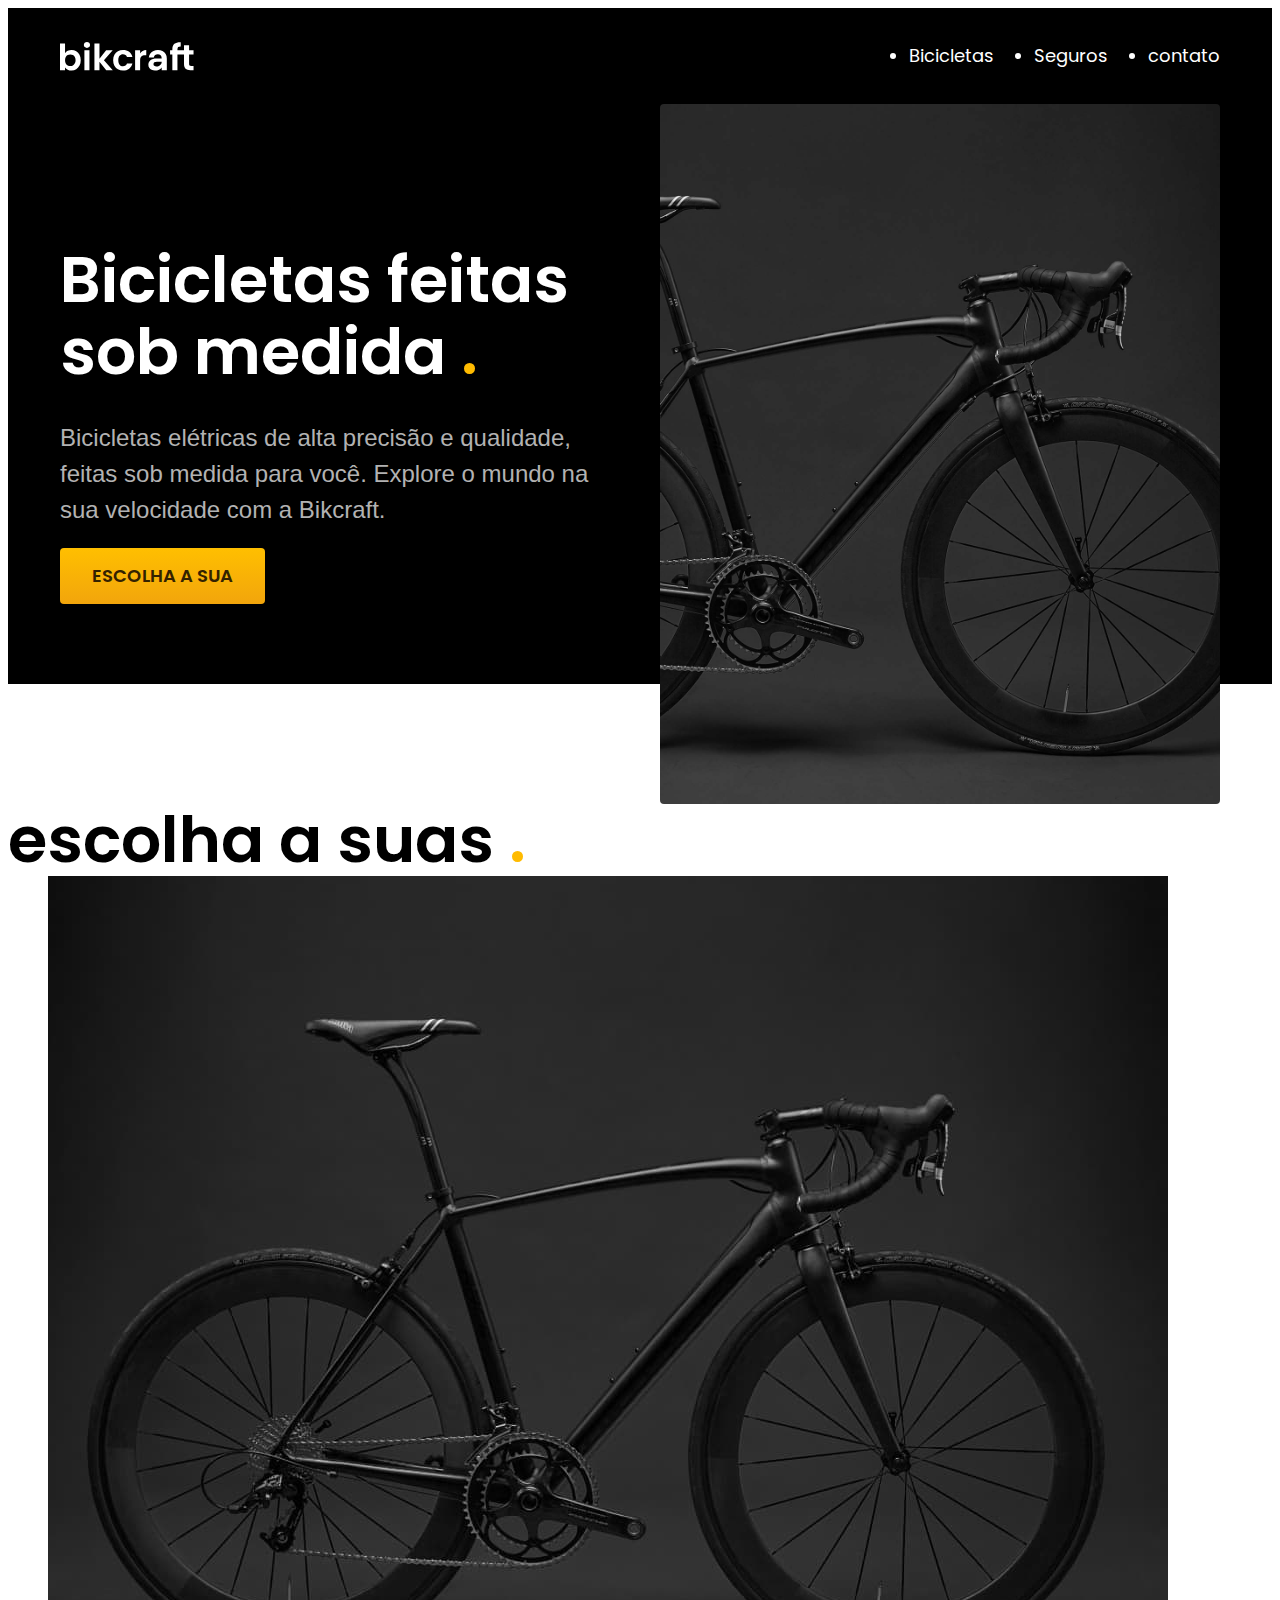
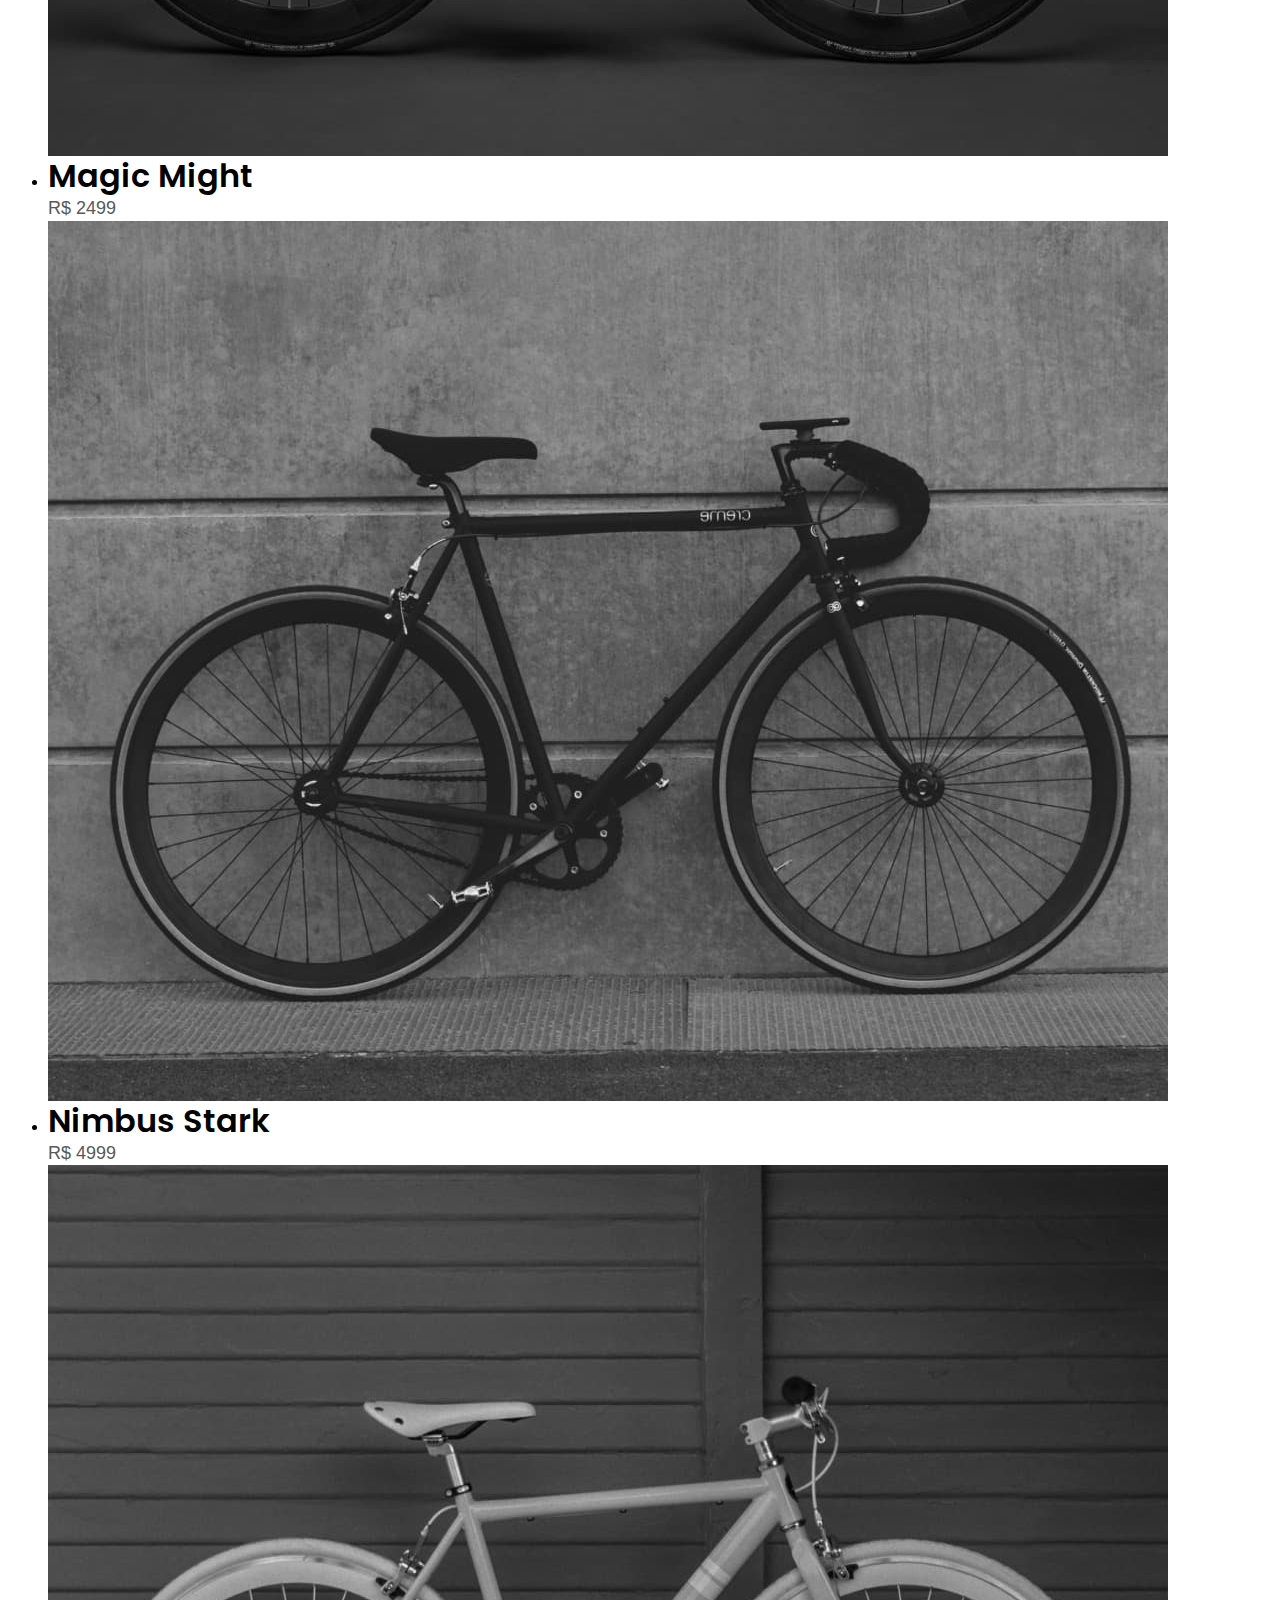
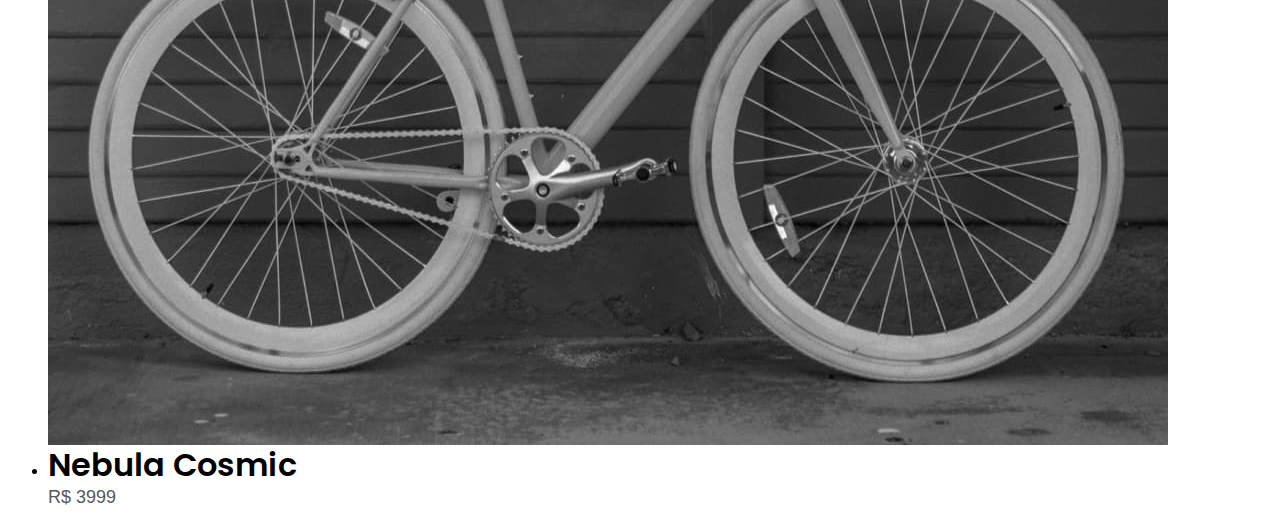
==== index.html @ 3b8ba0b4 "ediçao bicicletas" ====
<!DOCTYPE html>
<html lang="pt-br">

<head>
  <meta charset="UTF-8">
  <meta name="viewport" content="width=device-width, initial-scale=1.0">
  <title>Bikcraft - Bicicletas Elétricas</title>
  <meta name="description" content="Bicicletas elétricas de alta precisão e qualidade, 
  feitas sob medida para você. Explore o mundo na sua velocidade com a Bikcraft.">

  <link rel="stylesheet" href="./css/style.css">

  <link rel="preconnect" href="https://fonts.googleapis.com">
  <link rel="preconnect" href="https://fonts.gstatic.com" crossorigin>
  <link href="https://fonts.googleapis.com/css2?family=Poppins:wght@400;600&
  family=Roboto:wght@400;500&display=swap" rel="stylesheet">
</head>

<body>
  <header class="header-bg">
    <div class="header">
      <a href="./">
        <img src="./img/bikcraft.svg" alt="Bikcraft">
      </a>

      <nav aria-label="primaria"></nav>
      <ul class="header-menu font-1-m cor-0">
        <li><a href="./bicicletas.html">Bicicletas</a></li>
        <li><a href="./seguros.html">Seguros</a></li>
        <li><a href="./contato.html">contato</a></li>
      </ul>
    </div>
  </header>
  <main class="introducao-bg">
    <div class="introducao">
      <div class="introducao-conteudo">
        <h1 class="font-1-xxl cor-0">Bicicletas feitas sob medida <span class="cor-p1">.</span></h1>
        <p class="font-2-l cor-5">Bicicletas elétricas de alta precisão e qualidade,
          feitas sob medida para você. Explore o mundo na sua velocidade com a Bikcraft.</p>
        <a class="botao" href="./bicicletas.html">Escolha a sua</a>
      </div>
      <div>
        <img src="./img/fotos/introducao.jpg" alt="Bicicleta elétrica preta">
      </div>
    </div>
  </main>

  <article class="biciletas-lista">
    <h2 class="font-1-xxl">escolha a suas <span class="cor-p1">.</span></h2>
    <ul>
      <li>
        <a href="./bicicletas/magic.html">
          <img src="./img/bicicleta/nimbus1.jpg" alt="bicicleta preta">
          <h3 class="font-1-xl">Magic Might</h3>
          <span class="font-2-m cor-8">R$ 2499</span>
        </a>
      </li>
      <li>
        <a href="./bicicletas/nimbus.html">
          <img src="./img/bicicleta/nimbus2.jpg" alt="bicicleta preta">
          <h3 class="font-1-xl">Nimbus Stark</h3>
          <span class="font-2-m cor-8">R$ 4999</span>
        </a>
      </li>
      <li>
        <a href="./bicicletas/nebula.html">
          <img src="./img/bicicleta/nimbus3.jpg" alt="bicicleta preta">
          <h3 class="font-1-xl">Nebula Cosmic</h3>
          <span class="font-2-m cor-8">R$ 3999</span>
        </a>
      </li>
    </ul>
  </article>
</body>

</html>
---- css/style.css ----
@import "./global/global.css";
@import "./utilidades/tipografia.css";
@import "./utilidades/cores.css";

@import "./global/header.css";

/*Utilidades*/
@import "./utilidades/componetes.css";

/*Home*/
@import "./home/introducao.css";

/*Bicicletas*/
@import "./bicicletas/bicicletas-lista.css";
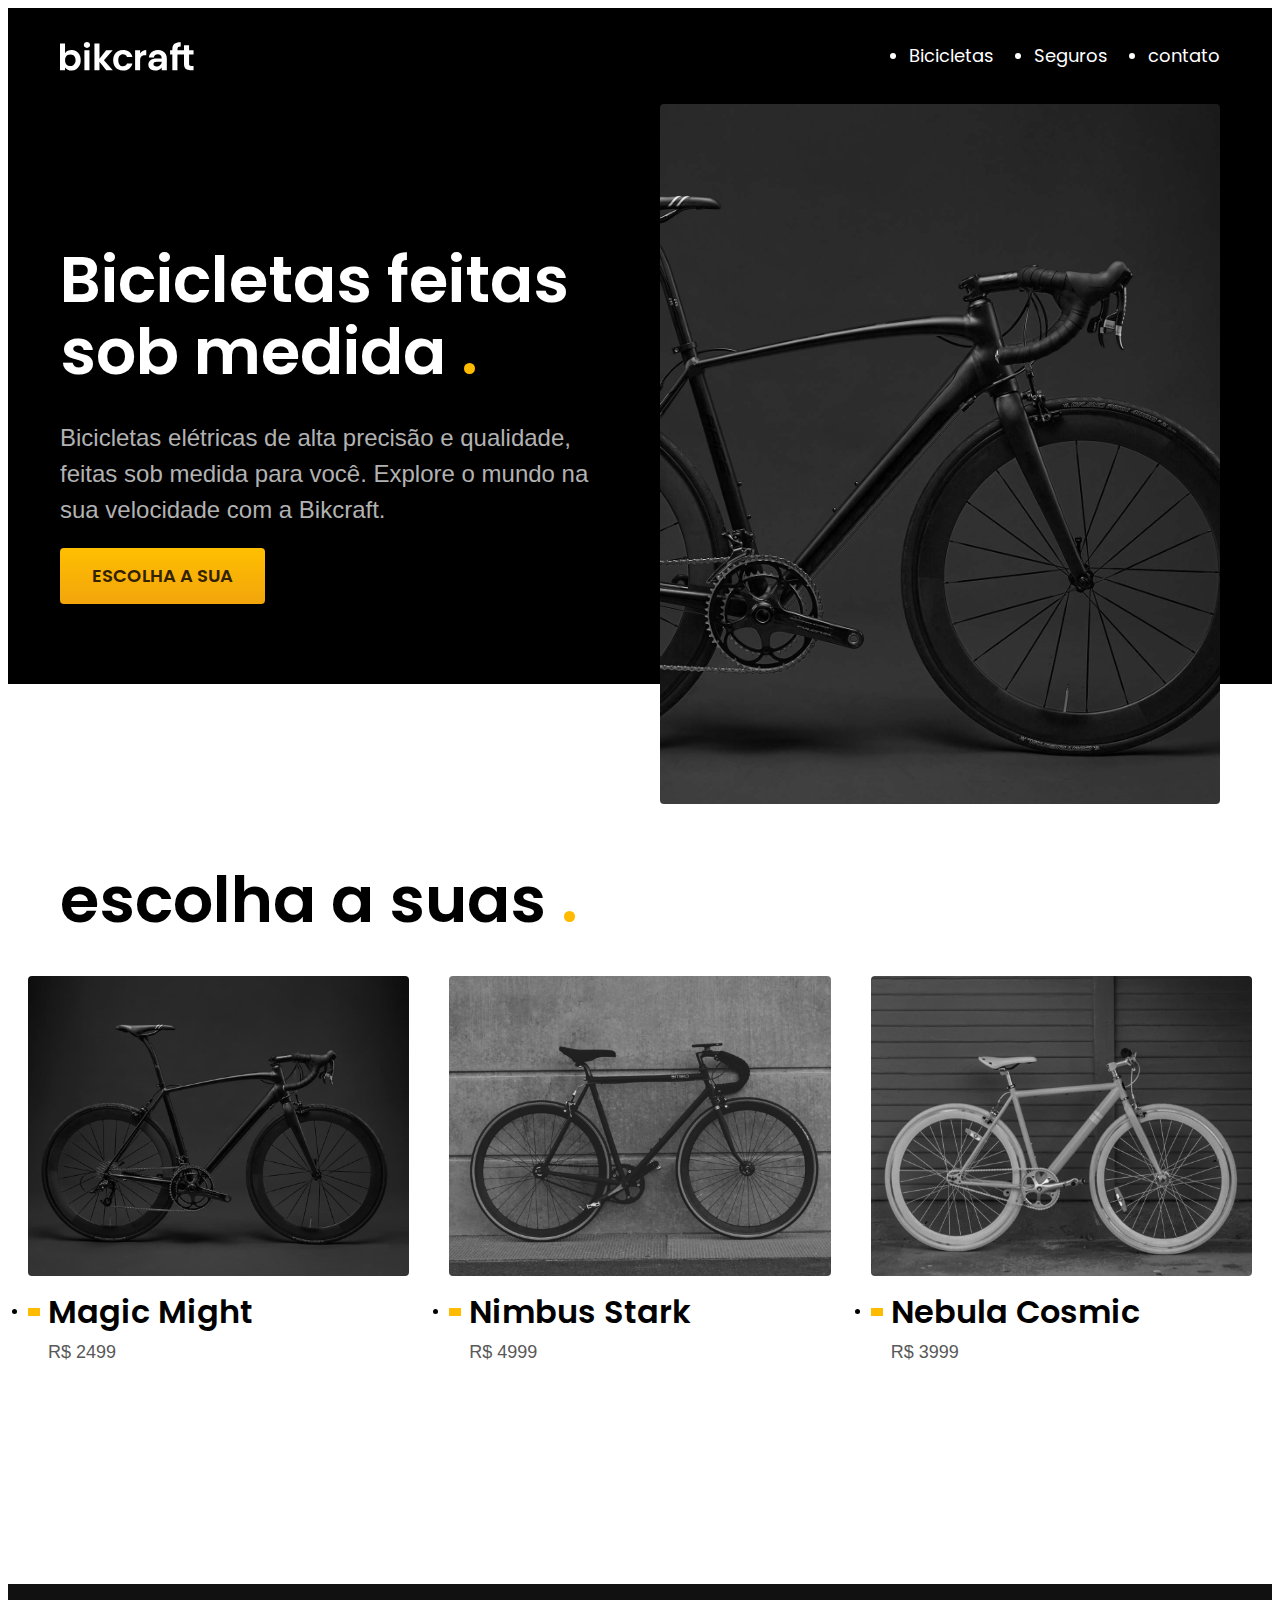
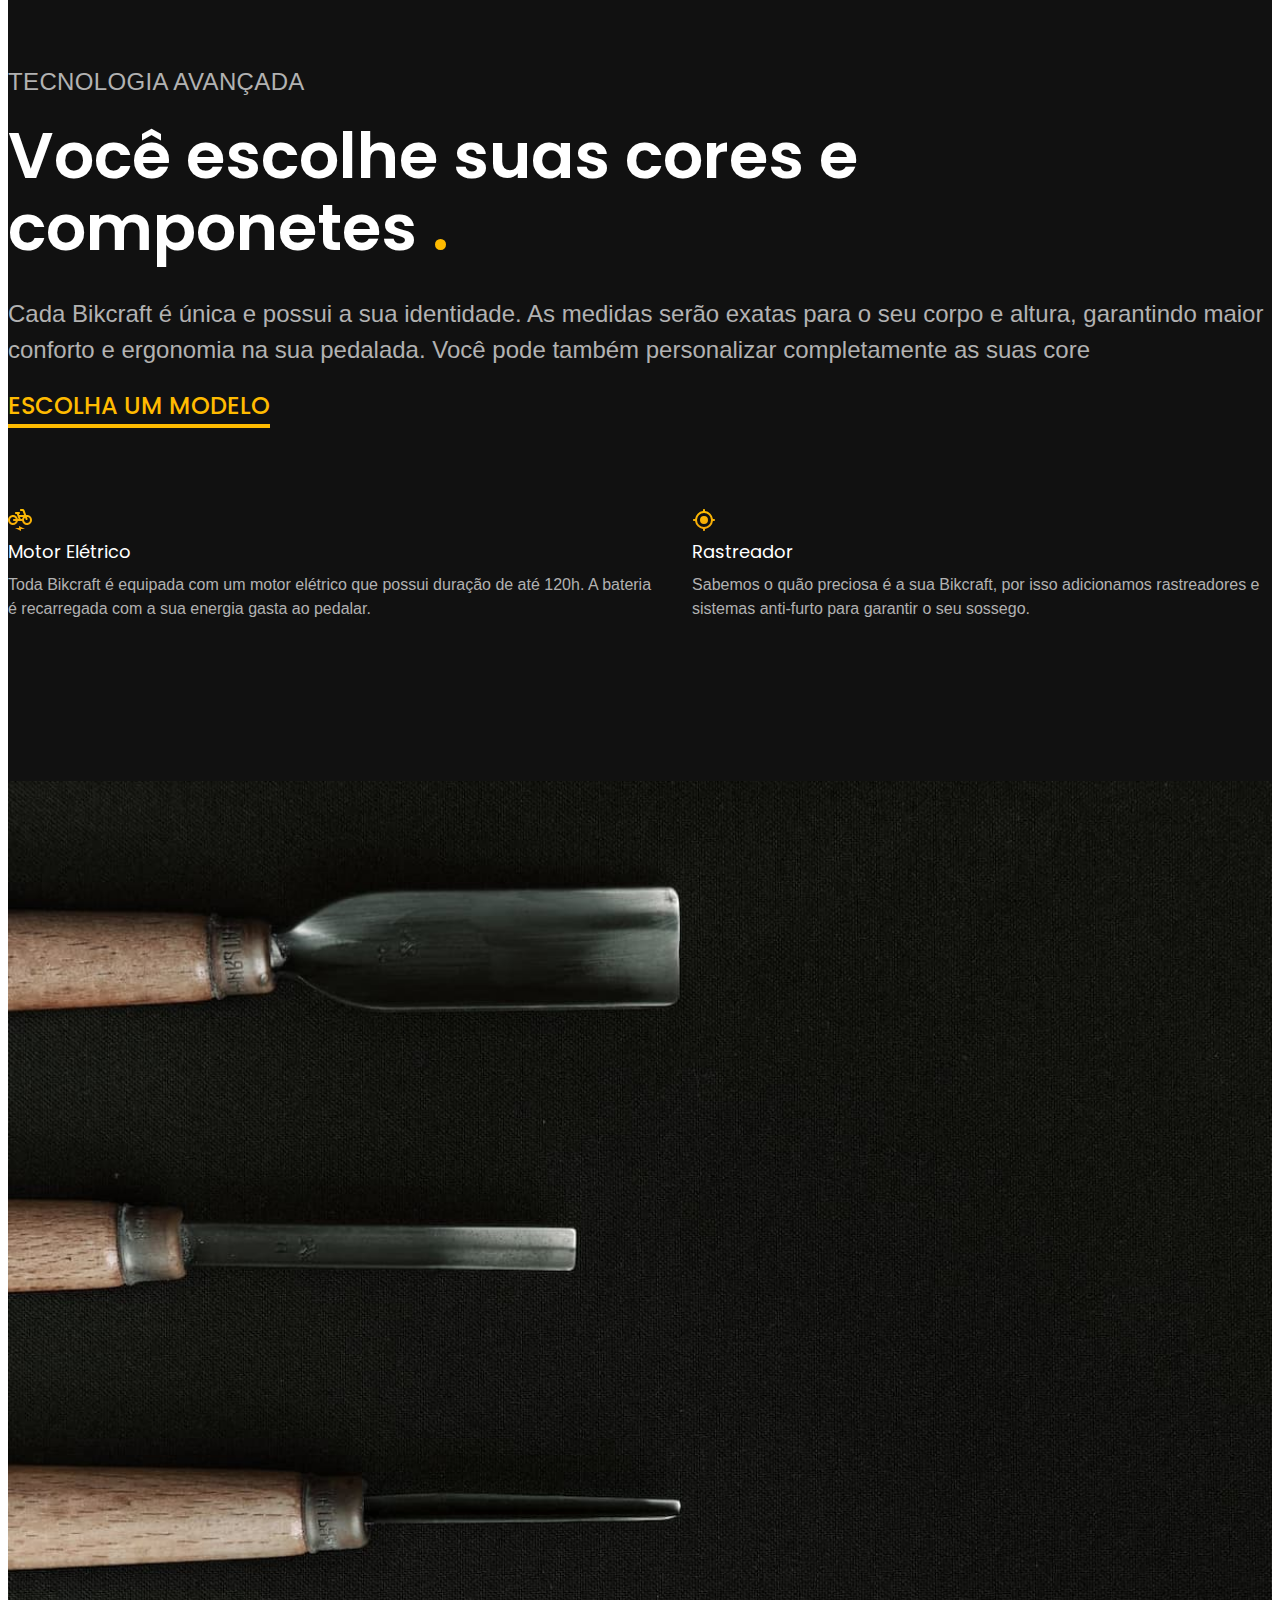
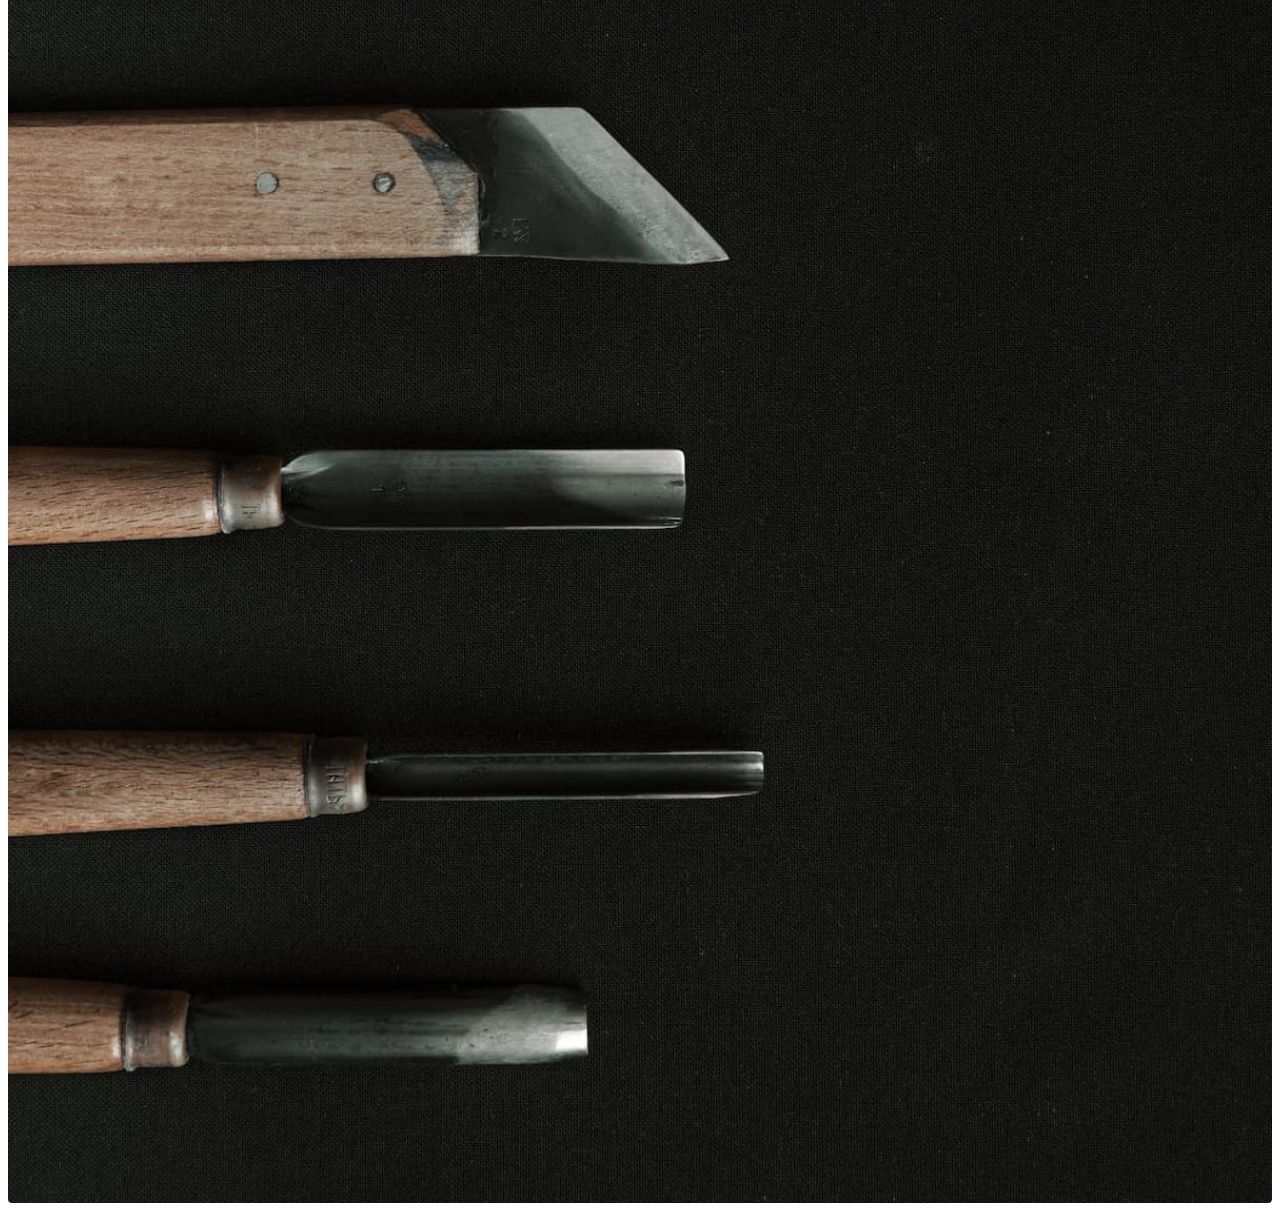
==== commit 7d0d6a4a: "tecnologia" ====
--- a/index.html
+++ b/index.html
@@ -18,7 +18,7 @@
 
 <body>
   <header class="header-bg">
-    <div class="header">
+    <div class="header container">
       <a href="./">
         <img src="./img/bikcraft.svg" alt="Bikcraft">
       </a>
@@ -32,7 +32,7 @@
     </div>
   </header>
   <main class="introducao-bg">
-    <div class="introducao">
+    <div class="introducao container">
       <div class="introducao-conteudo">
         <h1 class="font-1-xxl cor-0">Bicicletas feitas sob medida <span class="cor-p1">.</span></h1>
         <p class="font-2-l cor-5">Bicicletas elétricas de alta precisão e qualidade,
@@ -45,8 +45,8 @@
     </div>
   </main>
 
-  <article class="biciletas-lista">
-    <h2 class="font-1-xxl">escolha a suas <span class="cor-p1">.</span></h2>
+  <article class="bicicletas-lista">
+    <h2 class=" container font-1-xxl">escolha a suas <span class="cor-p1">.</span></h2>
     <ul>
       <li>
         <a href="./bicicletas/magic.html">
@@ -71,6 +71,37 @@
       </li>
     </ul>
   </article>
+
+  <article class="tecnologia-bg">
+    <div class="tecnologia-container">
+      <div class="tecnologia-conteudo">
+        <span class="font-2-l-b cor-5">Tecnologia Avançada</span>
+        <h2 class="font-1-xxl cor-0">Você escolhe suas cores
+          e componetes <span class="cor-p1">.</span></h2>
+        <p class="font-2-l cor-5">Cada Bikcraft é única e possui a sua identidade. As medidas serão exatas para o
+          seu corpo e altura, garantindo maior conforto e ergonomia na sua pedalada. Você
+          pode também personalizar completamente as suas core</p>
+        <a class=" link" href="./bicicletas.html">Escolha um modelo</a>
+        <div class="tecnologia-vantagens">
+          <div>
+            <img src="./img/icones/eletrica.svg" alt="">
+            <h3 class="font-1-m cor-0">Motor Elétrico</h3>
+            <p class="font-2-s cor-5">Toda Bikcraft é equipada com um motor elétrico que possui duração de até 120h.
+              A bateria é recarregada com a sua energia gasta ao pedalar.</p>
+          </div>
+          <div>
+            <img src="./img/icones/rastreador.svg" alt="">
+            <h3 class="font-1-m cor-0">Rastreador</h3>
+            <p class="font-2-s cor-5">Sabemos o quão preciosa é a sua Bikcraft, por isso adicionamos rastreadores
+              e sistemas anti-furto para garantir o seu sossego.</p>
+          </div>
+        </div>
+      </div>
+      <div class="tecnologia-imagem">
+        <img src="./img/fotos/tecnologia.jpg" alt="">
+      </div>
+    </div>
+  </article>
 </body>
 
 </html>--- a/css/style.css
+++ b/css/style.css
@@ -9,6 +9,7 @@
 
 /*Home*/
 @import "./home/introducao.css";
+@import "./home/tecnologia.css";
 
 /*Bicicletas*/
 @import "./bicicletas/bicicletas-lista.css";
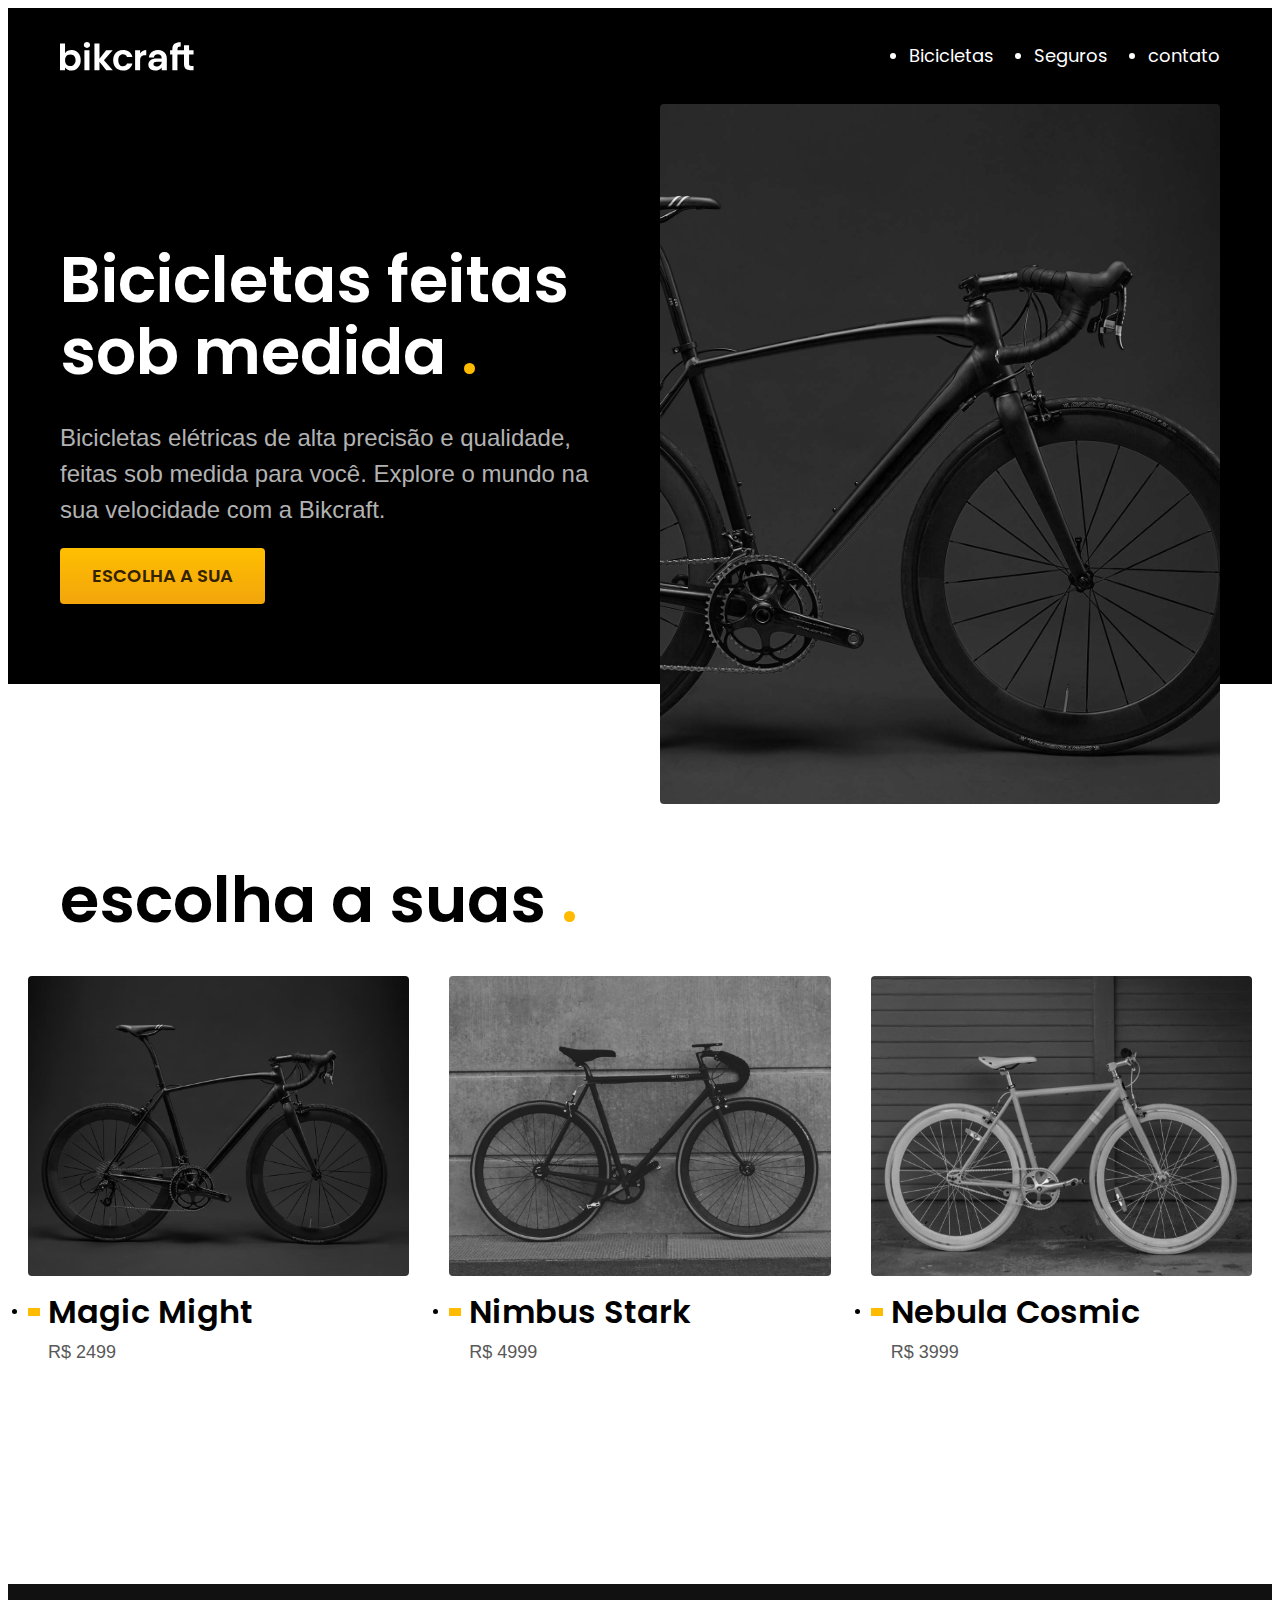
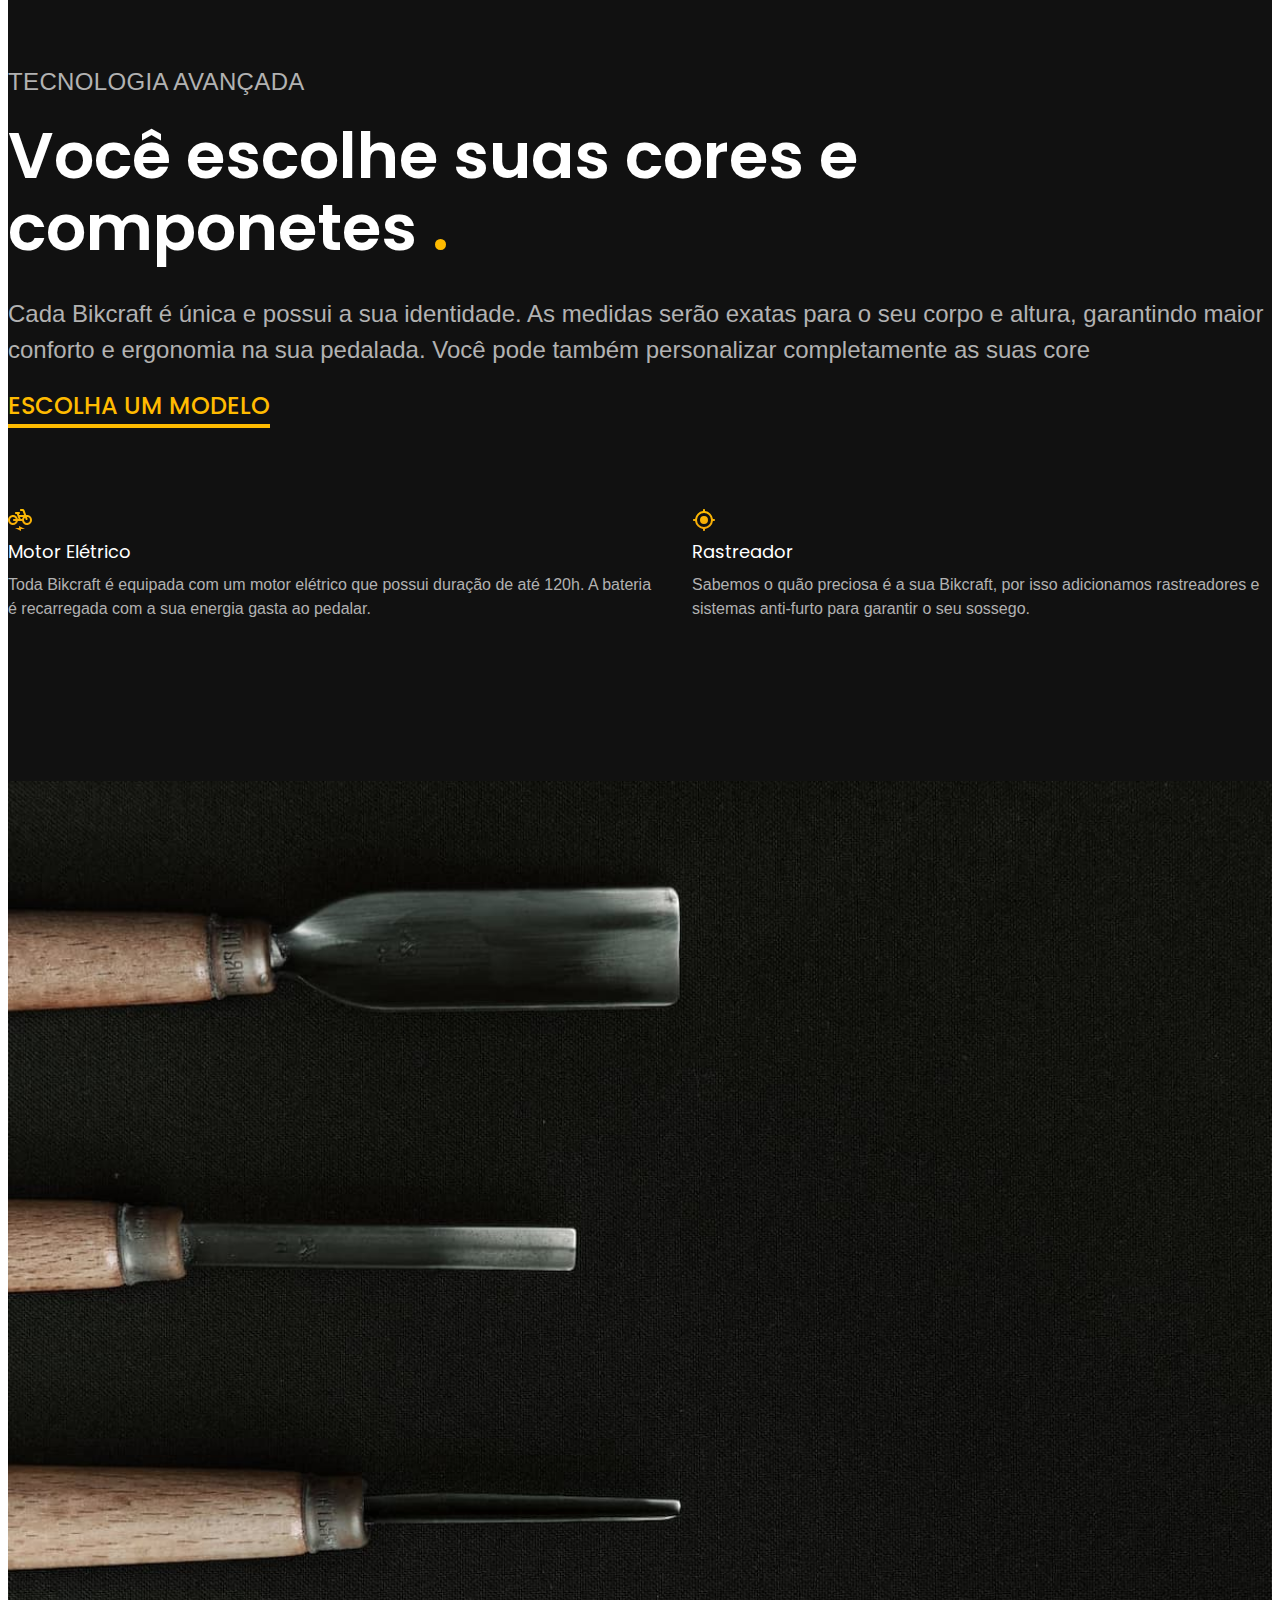
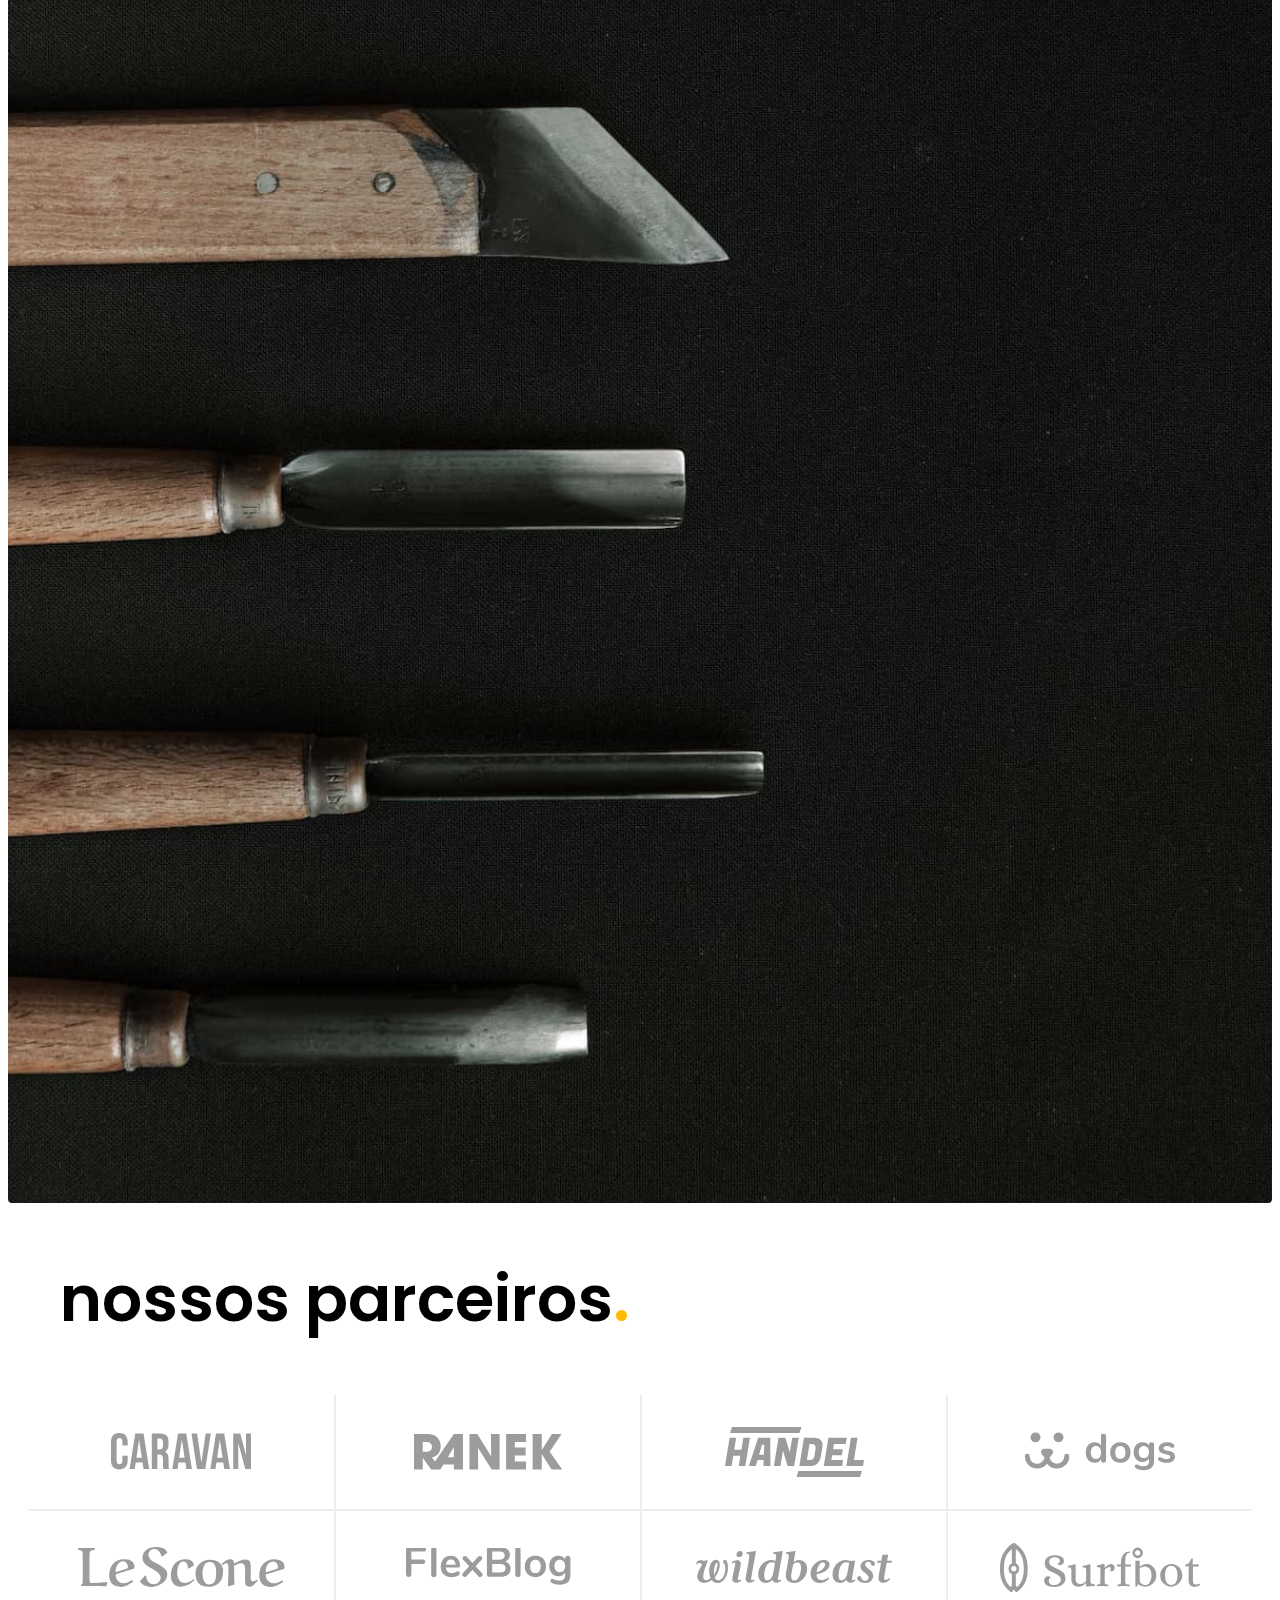
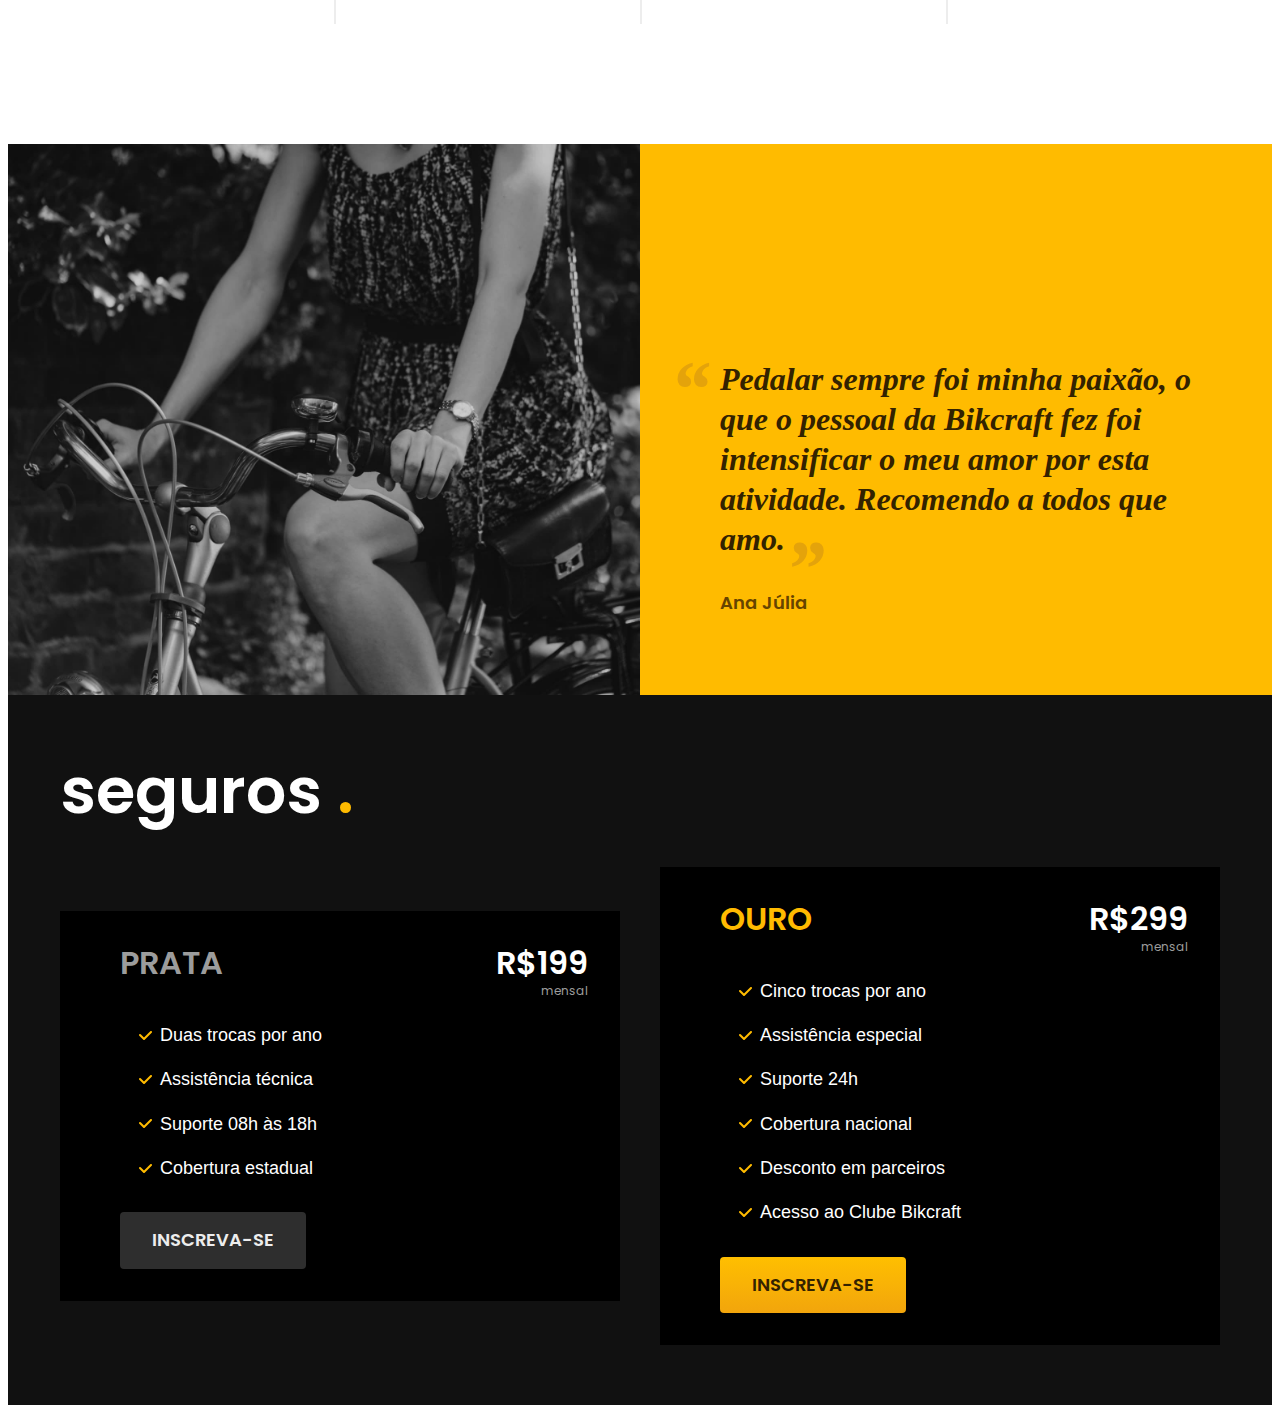
==== commit c4b3bc9d: "seguros" ====
--- a/index.html
+++ b/index.html
@@ -102,6 +102,66 @@
       </div>
     </div>
   </article>
+
+  <section class="parceiros" aria-label="Nossos Parceiros">
+    <h2 class=" container font-1-xxl">nossos parceiros<span class="cor-p1">.</span></h2>
+
+    <ul>
+      <li><img src="./img/parceiros/caravan.svg" alt="caravan"></li>
+      <li><img src="./img/parceiros/ranek.svg" alt="ranek"></li>
+      <li><img src="./img/parceiros/handel.svg" alt="handel"></li>
+      <li><img src="./img/parceiros/dogs.svg" alt="dogs"></li>
+      <li><img src="./img/parceiros/lescone.svg" alt="lescone"></li>
+      <li><img src="./img/parceiros/flexblog.svg" alt="flexblog"></li>
+      <li><img src="./img/parceiros/wildbeast.svg" alt="wildbeast"></li>
+      <li><img src="./img/parceiros/surfbot.svg" alt="surfbot"></li>
+    </ul>
+  </section>
+
+  <section class="depoimento" aria-label="Depoimento">
+    <div>
+      <img src="./img/fotos/depoimento.jpg" alt="Pessoa pedalando uma bicicleta Bikcraft">
+    </div>
+    <div class="depoimento-conteudo">
+      <blockquote class="font-1-xl cor-p5">
+        <p>Pedalar sempre foi minha paixão, o que o pessoal da Bikcraft fez foi intensificar o
+          meu amor por esta atividade. Recomendo a todos que amo.</p>
+      </blockquote>
+      <span class="font-1-m-b cor-p4">Ana Júlia</span>
+    </div>
+  </section>
+
+  <article class="seguros-bg">
+    <div class="seguros container">
+      <h2 class="font-1-xxl cor-0">seguros <span class="cor-p1">.</span></h2>
+      <div class="seguros-item">
+        <h3 class="font-1-xl cor-6">PRATA</h3>
+        <span class="font-1-xl cor-0">R$199 <span class="font-1-xs cor-6">mensal</span></span>
+        <ul class="font-2-m cor-0">
+          <li>Duas trocas por ano</li>
+          <li>Assistência técnica</li>
+          <li>Suporte 08h às 18h</li>
+          <li>Cobertura estadual</li>
+        </ul>
+        <a class="botao secundario" href="./orcamento.html">Inscreva-se</a>
+      </div>
+
+      <div class="seguros-item">
+        <h3 class="font-1-xl cor-p1">OURO</h3>
+        <span class="font-1-xl cor-0">R$299 <span class="font-1-xs cor-6">mensal</span></span>
+        <ul class="font-2-m cor-0">
+          <li>Cinco trocas por ano</li>
+          <li>Assistência especial</li>
+          <li>Suporte 24h</li>
+          <li>Cobertura nacional</li>
+          <li>Desconto em parceiros</li>
+          <li>Acesso ao Clube Bikcraft</li>
+        </ul>
+        <a class="botao" href="./orcamento.html">Inscreva-se</a>
+      </div>
+    </div>
+  </article>
+
 </body>
 
 </html>--- a/css/style.css
+++ b/css/style.css
@@ -10,6 +10,11 @@
 /*Home*/
 @import "./home/introducao.css";
 @import "./home/tecnologia.css";
+@import "./home/parceiros.css";
+@import "./home/depoimento.css";
 
 /*Bicicletas*/
 @import "./bicicletas/bicicletas-lista.css";
+
+/*Seguros*/
+@import "./seguros/seguros.css";
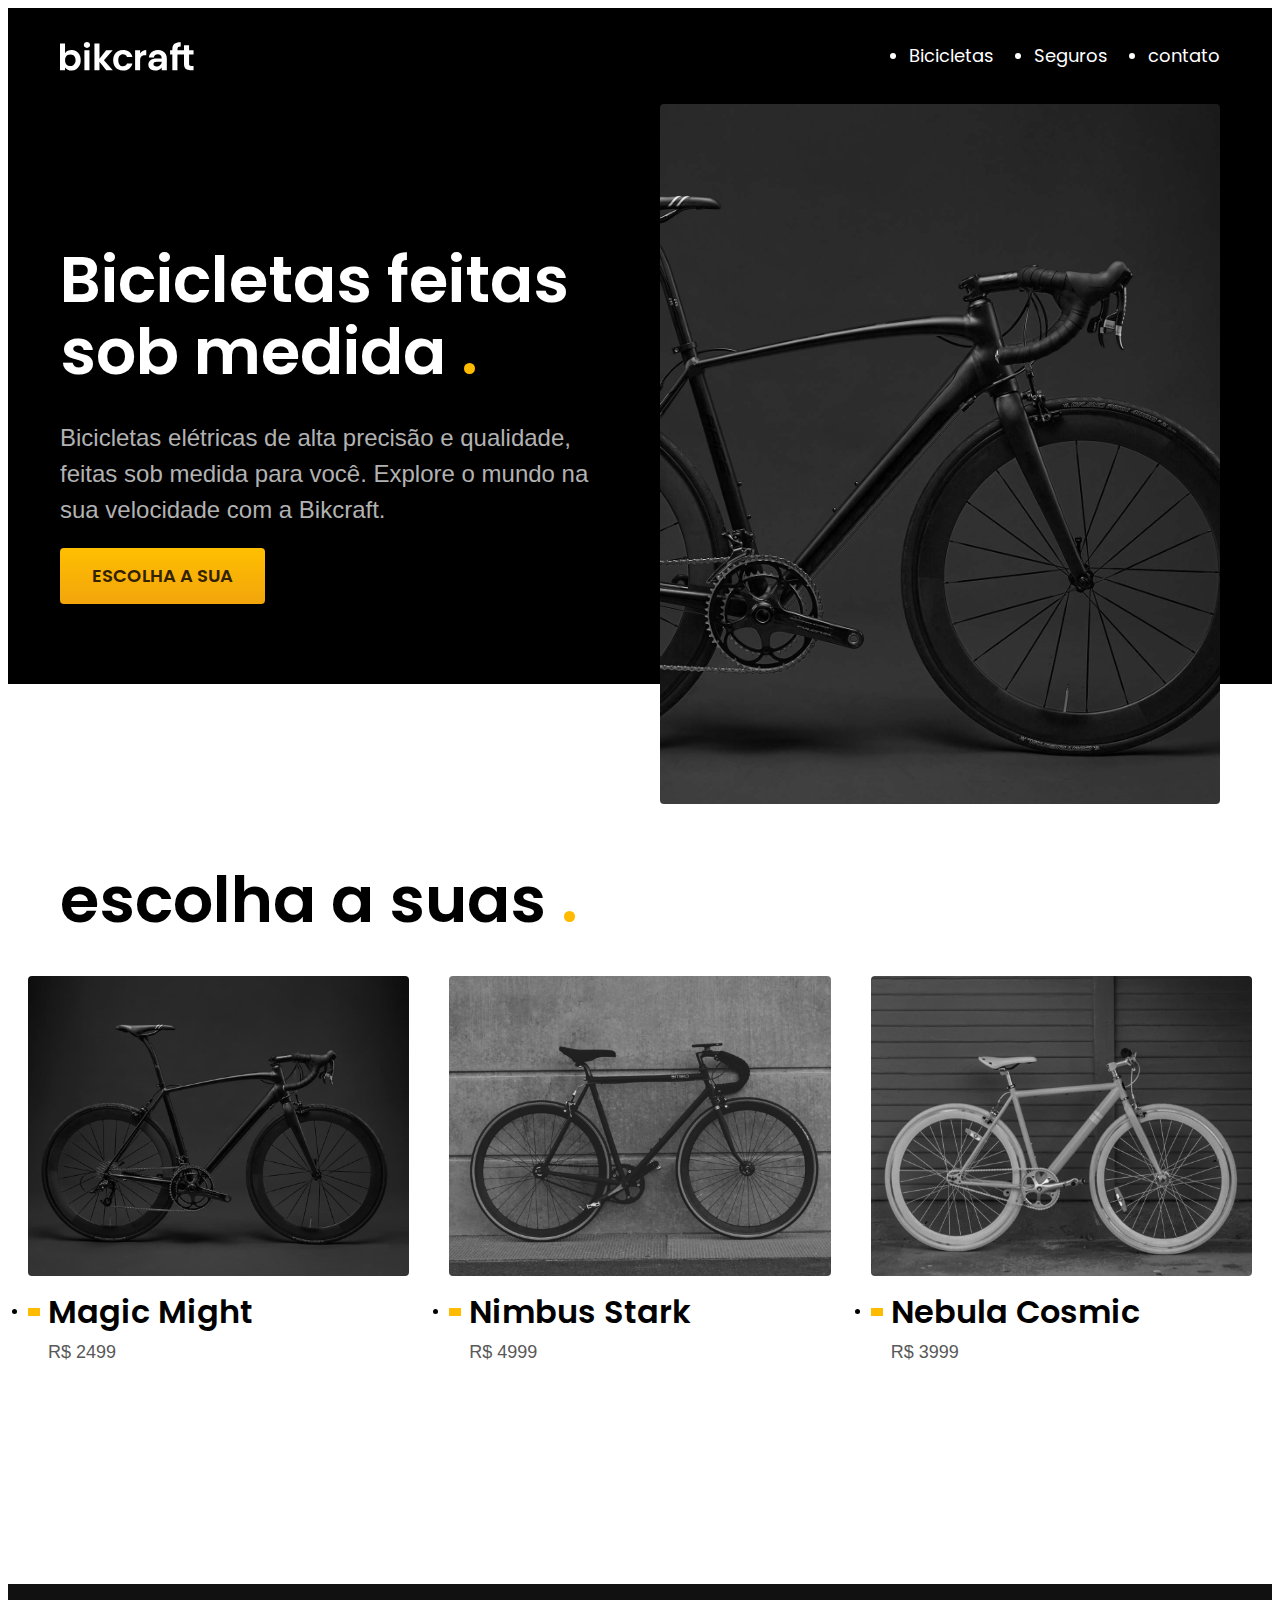
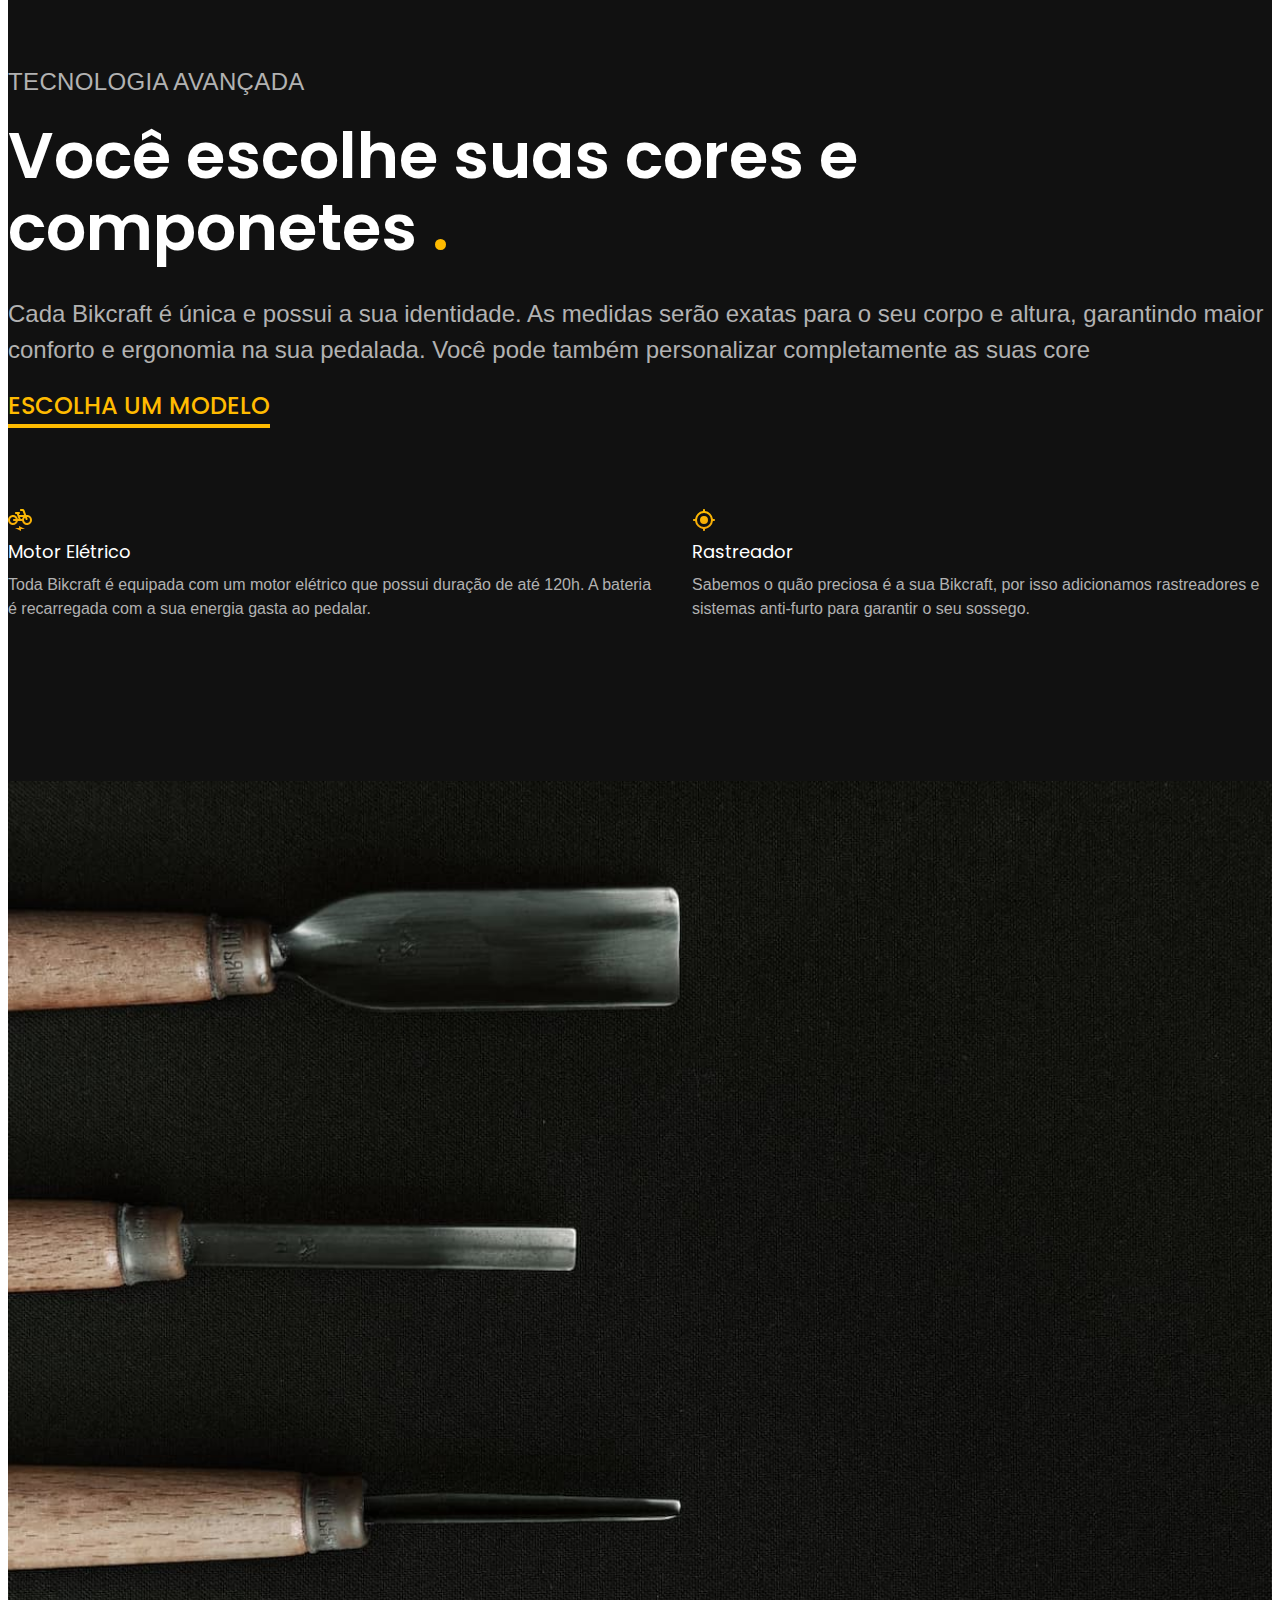
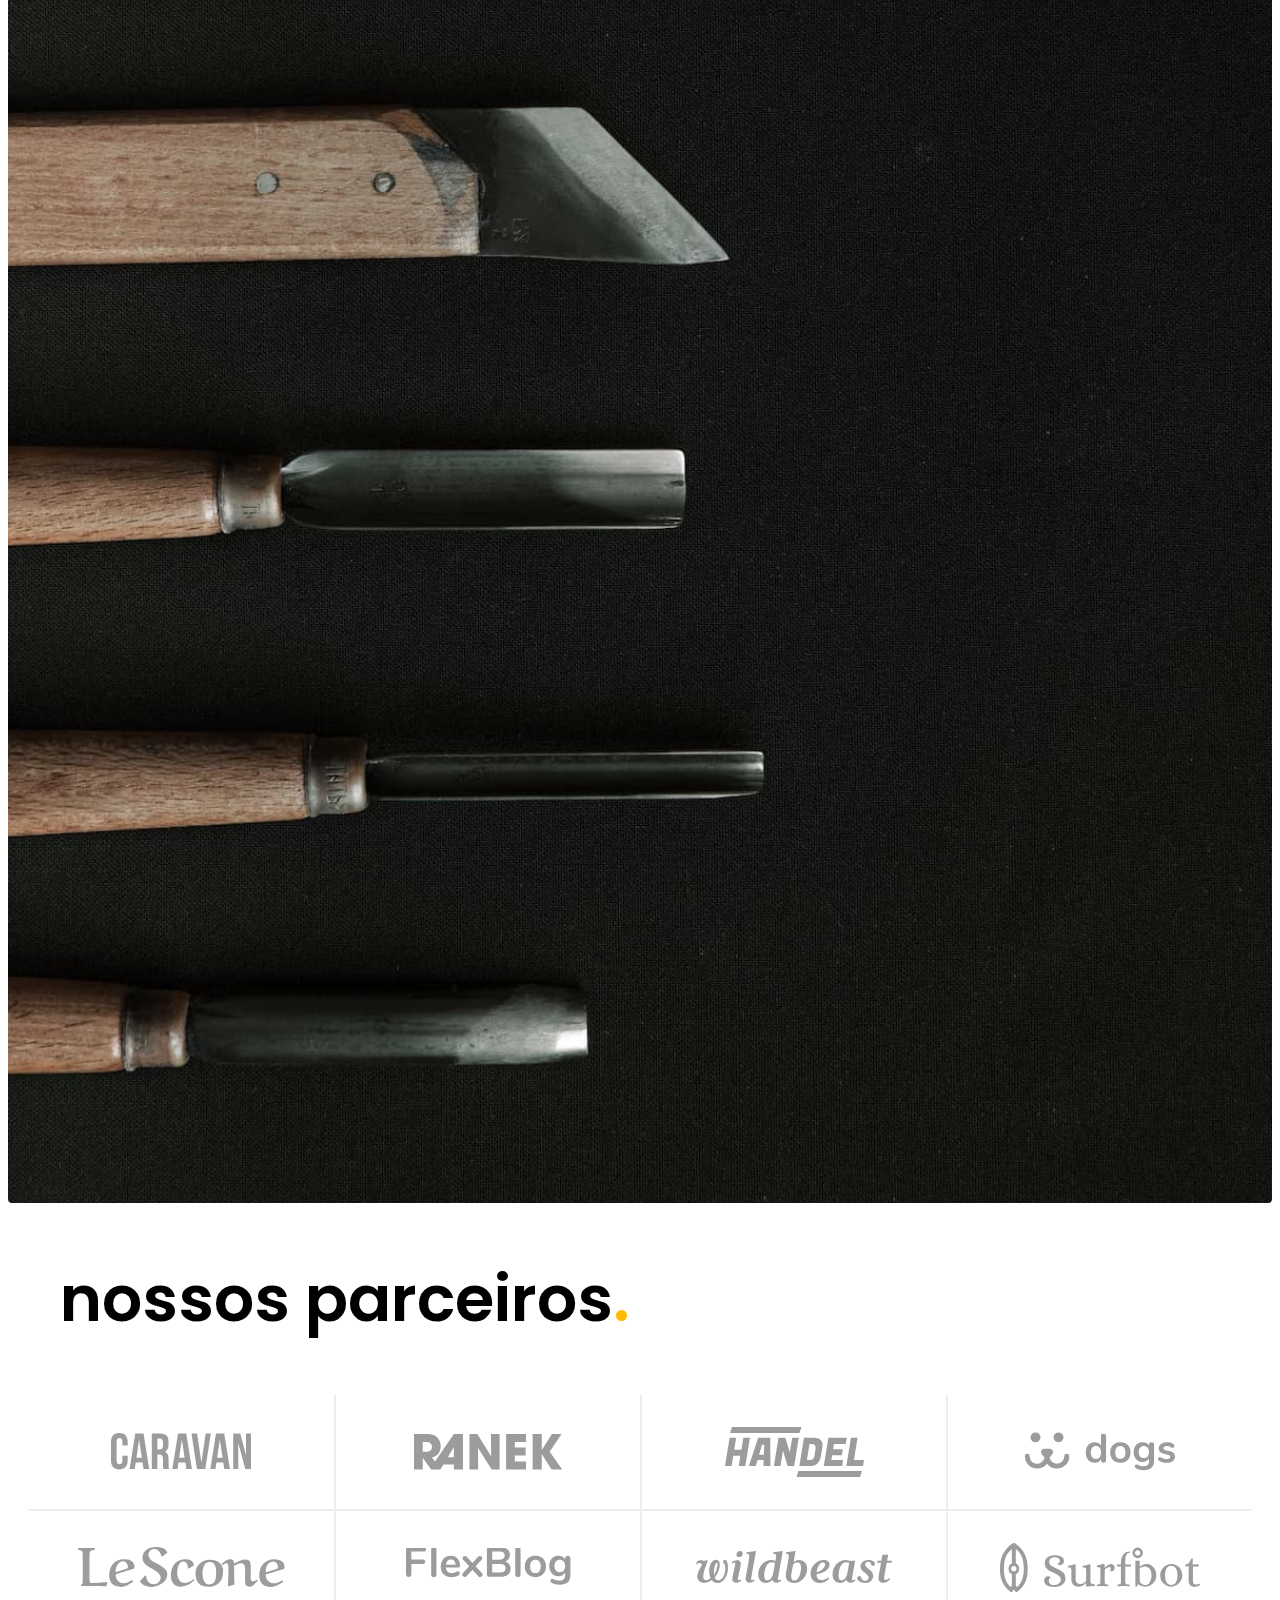
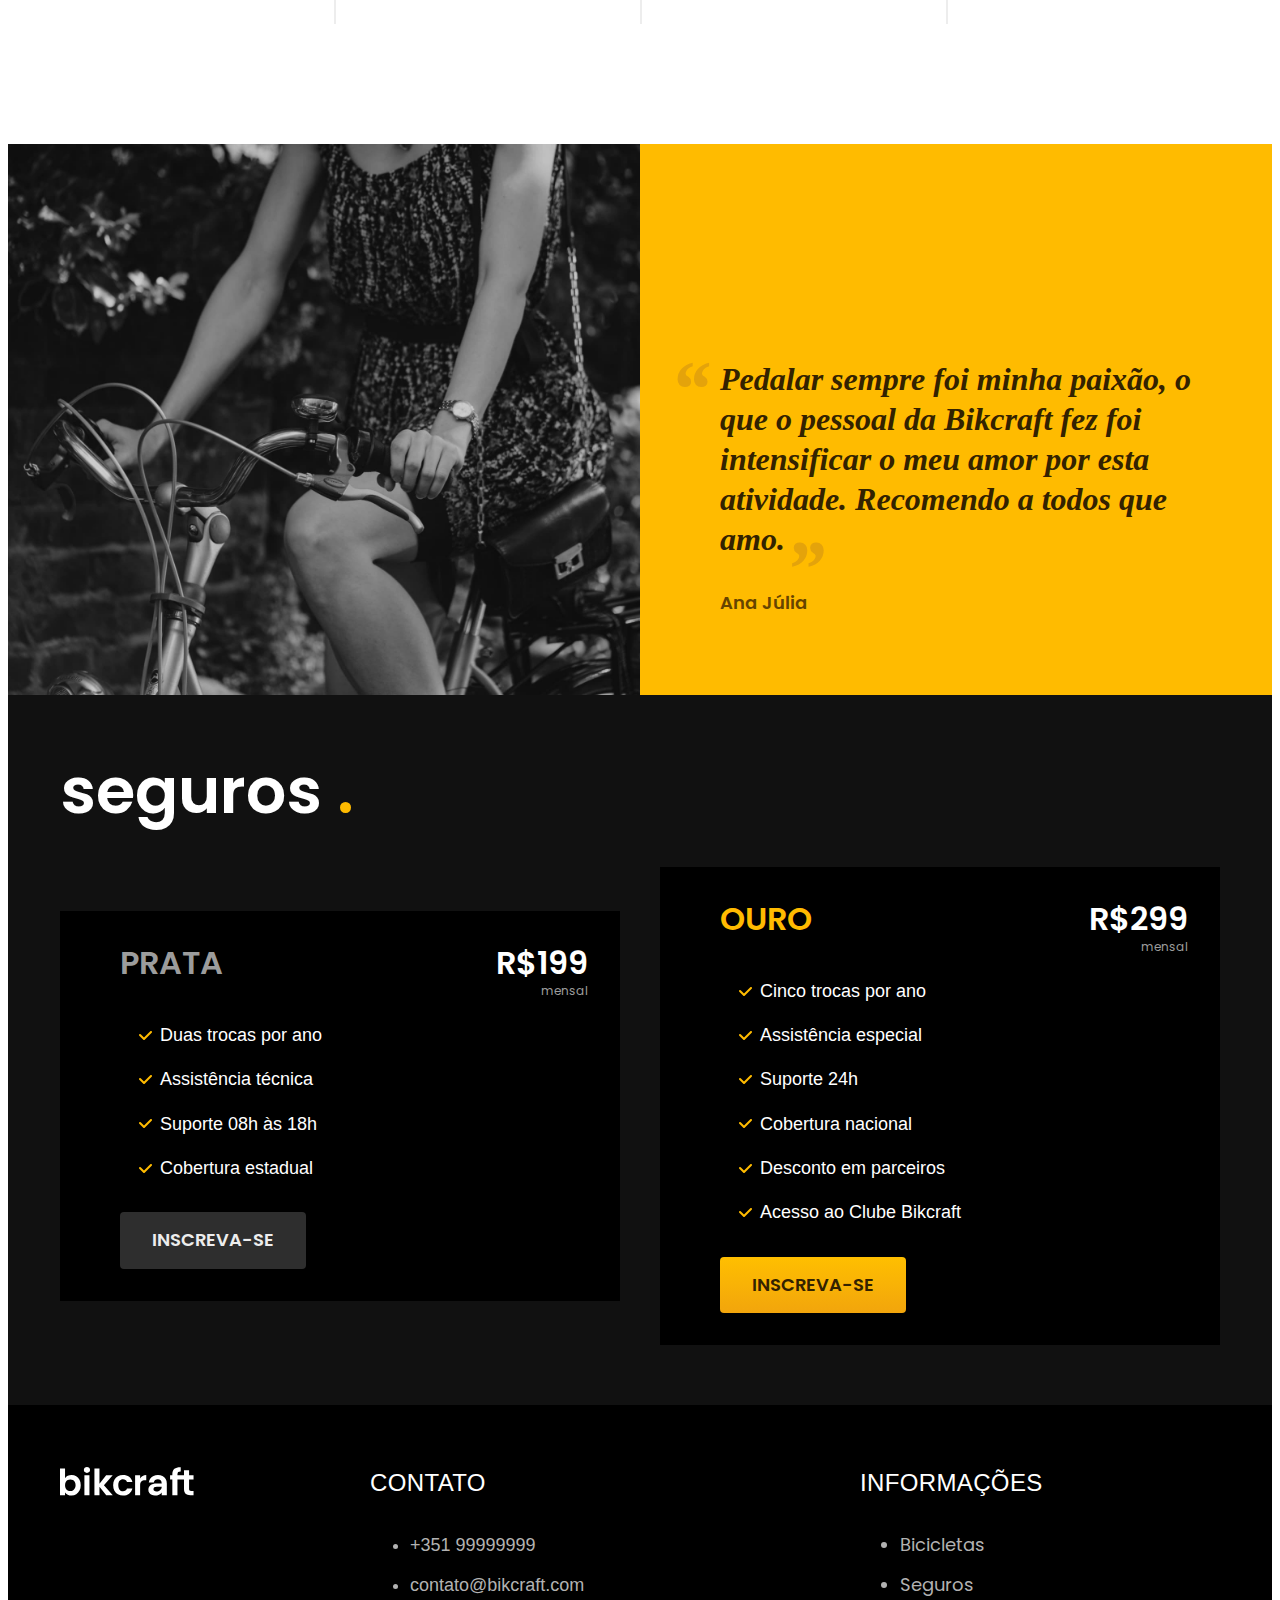
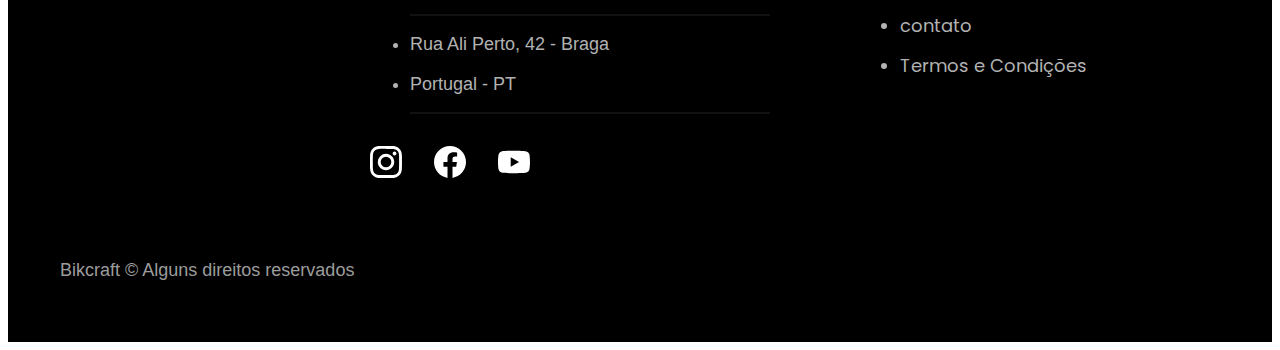
==== commit d0ae6b68: "bicicletas" ====
--- a/index.html
+++ b/index.html
@@ -162,6 +162,44 @@
     </div>
   </article>
 
+  <footer class="footer-bg">
+    <div class="footer container">
+      <img src="./img/bikcraft.svg" alt="bikcraft">
+      <div class="footer-contato">
+        <h3 class="font-2-l-b cor-0">Contato</h3>
+        <ul class="font-2-m cor-5">
+          <li><a href="tel:+35199999999">+351 99999999</a></li>
+          <li><a href="mailto:contato@bikcraft.com">contato@bikcraft.com</a></li>
+          <li>Rua Ali Perto, 42 - Braga</li>
+          <li>Portugal - PT</li>
+        </ul>
+        <div class="footer-redes">
+          <a href="./">
+            <img src="./img/redes/instagram.svg" alt="Instagram">
+          </a>
+          <a href="./">
+            <img src="./img/redes/facebook.svg" alt="Facebook">
+          </a>
+          <a href="./">
+            <img src="./img/redes/youtube.svg" alt="Youtube">
+          </a>
+        </div>
+      </div>
+      <div class="footer-informacoes">
+        <h3 class="font-2-l-b cor-0">Informações</h3>
+        <nav>
+          <ul class="font-1-m cor-5">
+            <li><a href="./bicicletas.html">Bicicletas</a></li>
+            <li><a href="./seguros.html">Seguros</a></li>
+            <li><a href="./contato.html">contato</a></li>
+            <li><a href="./termos.html">Termos e Condições</a></li>
+          </ul>
+        </nav>
+      </div>
+      <p class="footer-copy font-2-m cor-6">Bikcraft © Alguns direitos reservados</p>
+    </div>
+  </footer>
+
 </body>
 
 </html>--- a/css/style.css
+++ b/css/style.css
@@ -1,11 +1,13 @@
 @import "./global/global.css";
-@import "./utilidades/tipografia.css";
-@import "./utilidades/cores.css";
 
+/* Header e Footer */
 @import "./global/header.css";
+@import "./global/footer.css";
 
 /*Utilidades*/
 @import "./utilidades/componetes.css";
+@import "./utilidades/tipografia.css";
+@import "./utilidades/cores.css";
 
 /*Home*/
 @import "./home/introducao.css";
@@ -15,6 +17,11 @@
 
 /*Bicicletas*/
 @import "./bicicletas/bicicletas-lista.css";
+@import "./bicicletas/bicicletas.css";
 
 /*Seguros*/
 @import "./seguros/seguros.css";
+@import "./seguros/vantagens.css";
+
+/* Termos */
+@import "./termos/termos.css";
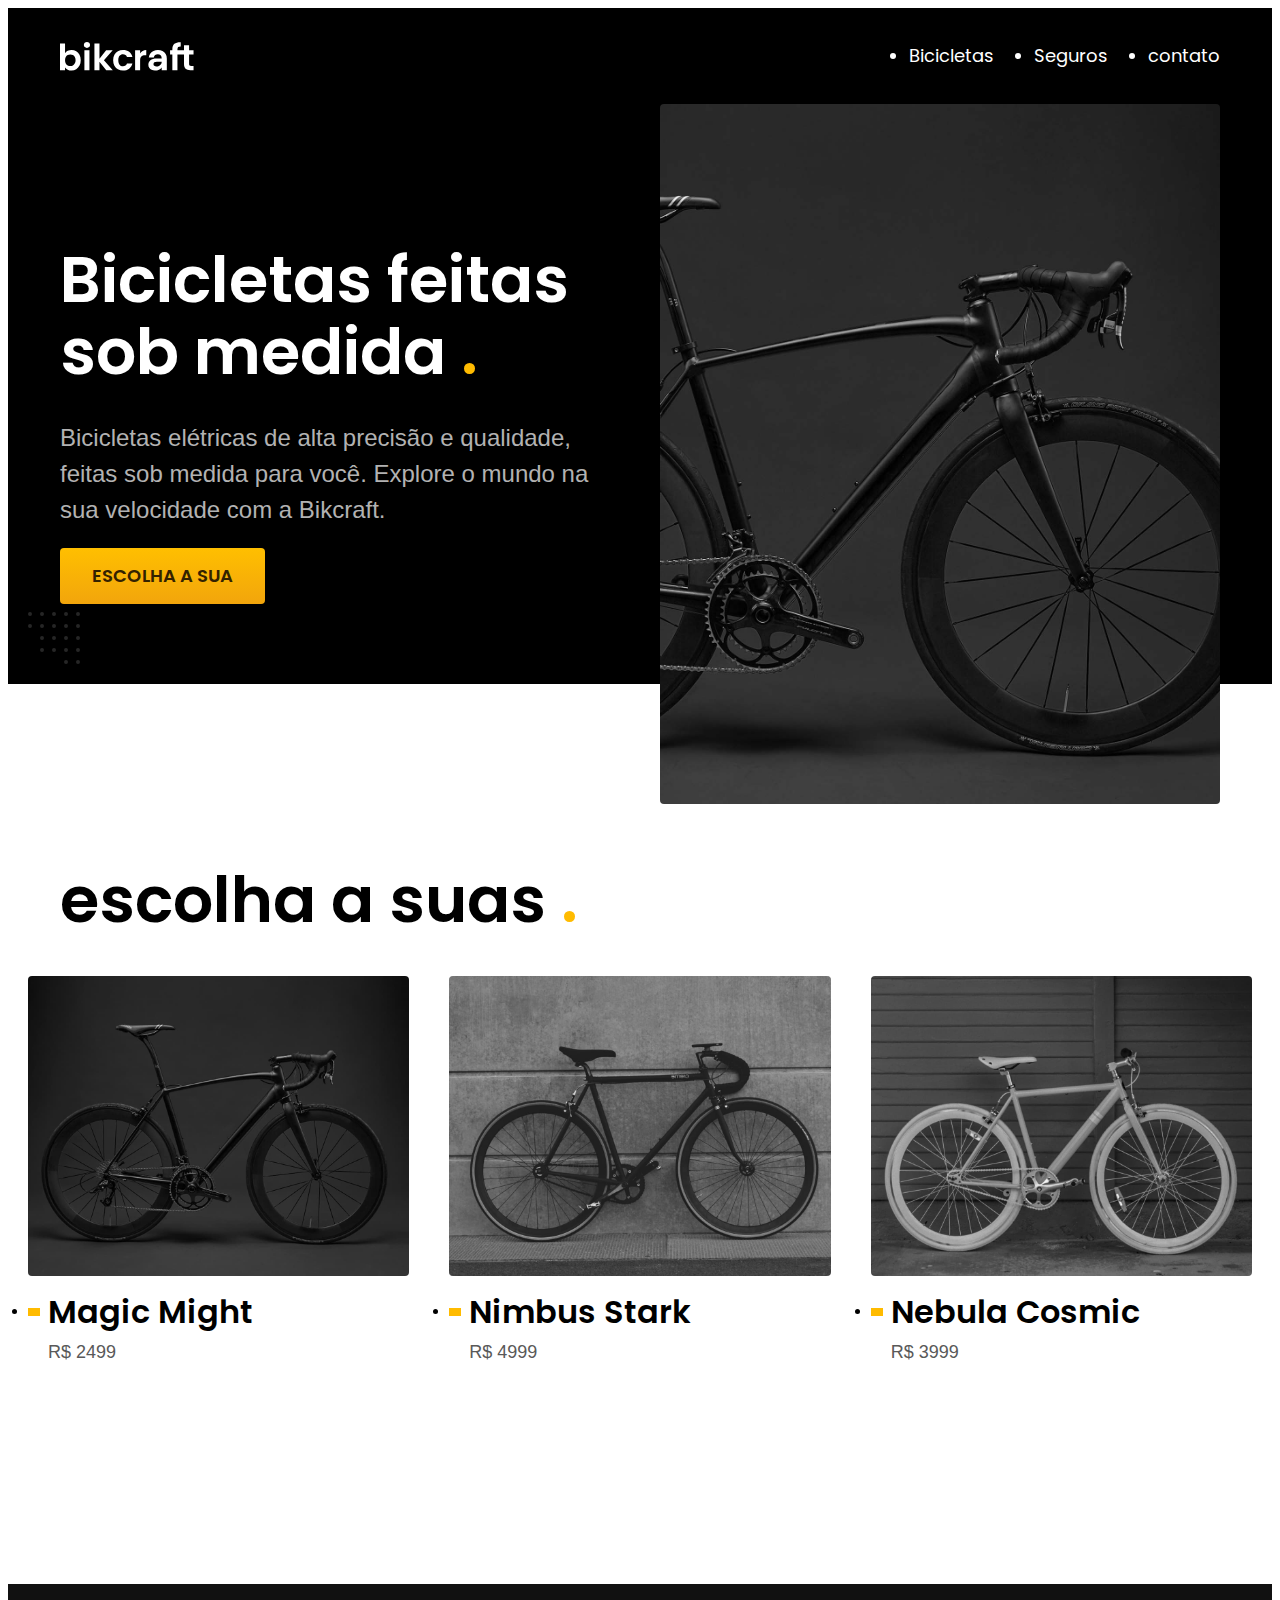
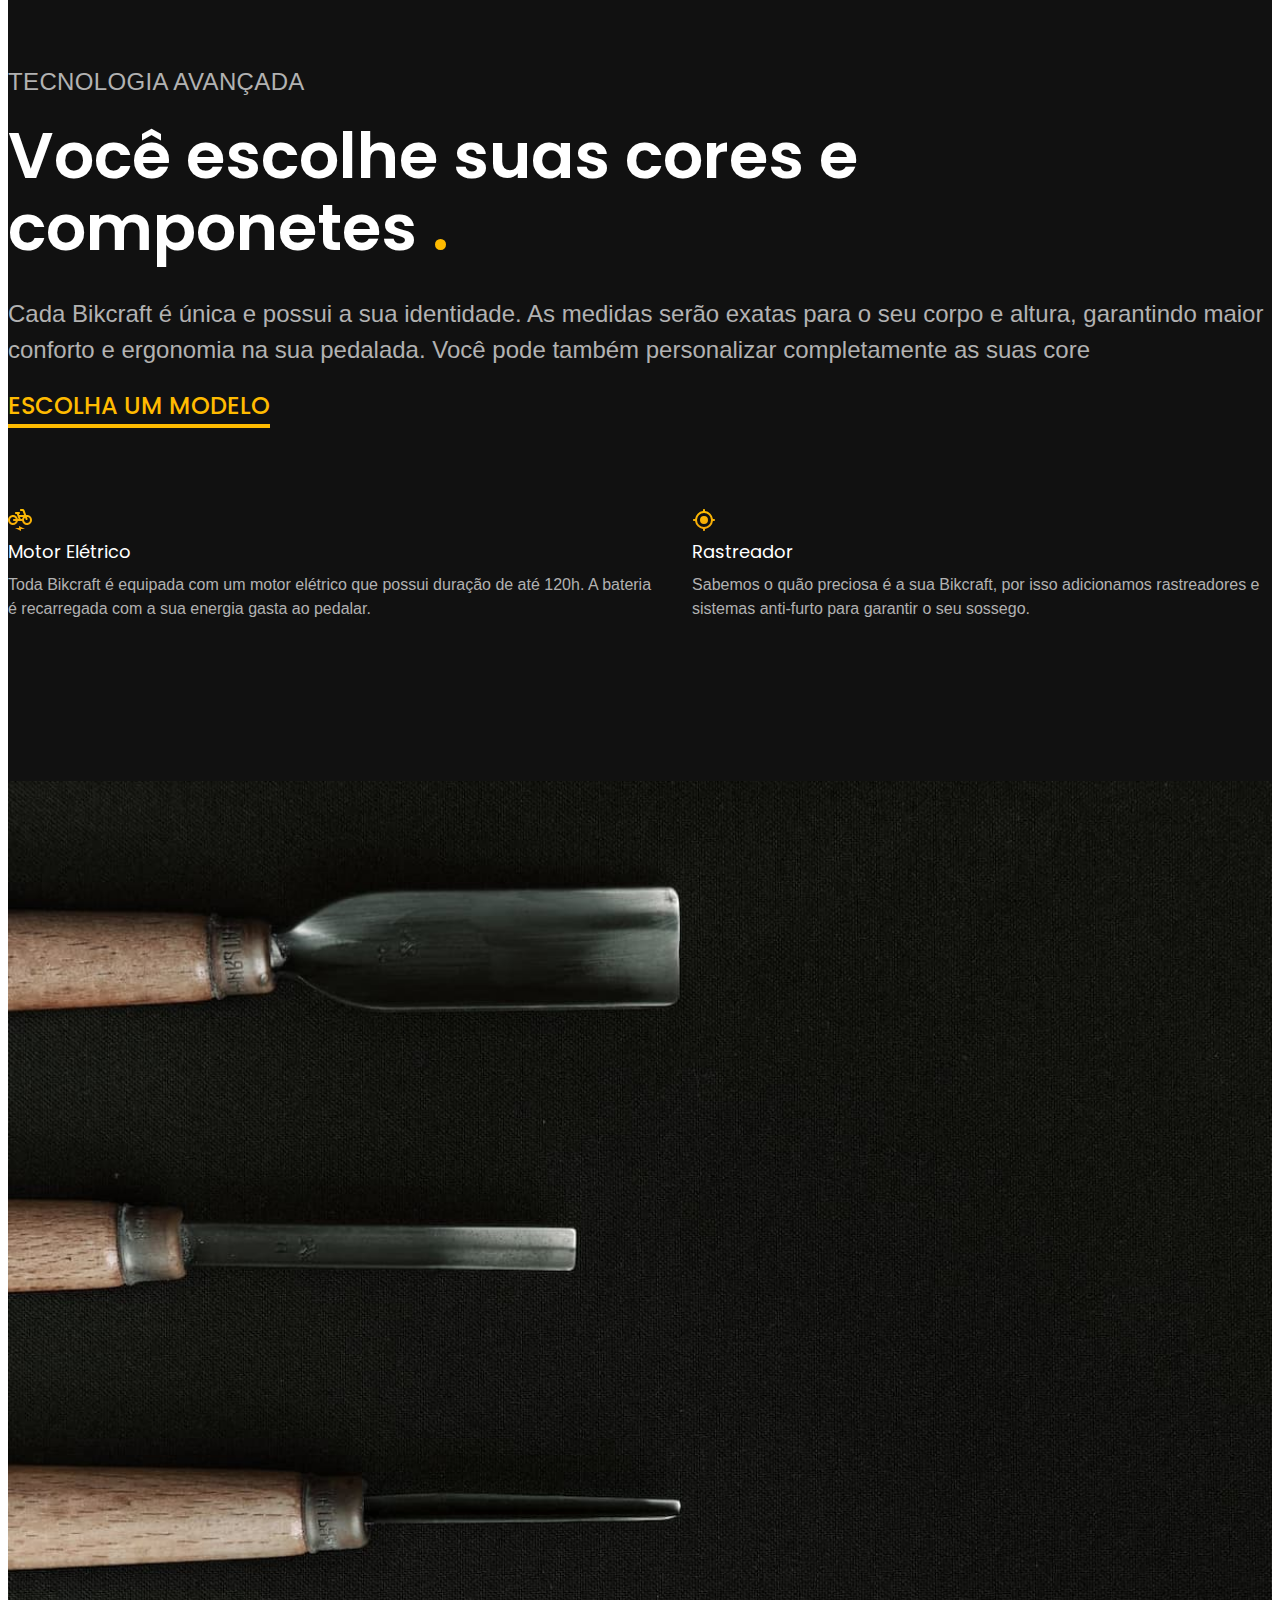
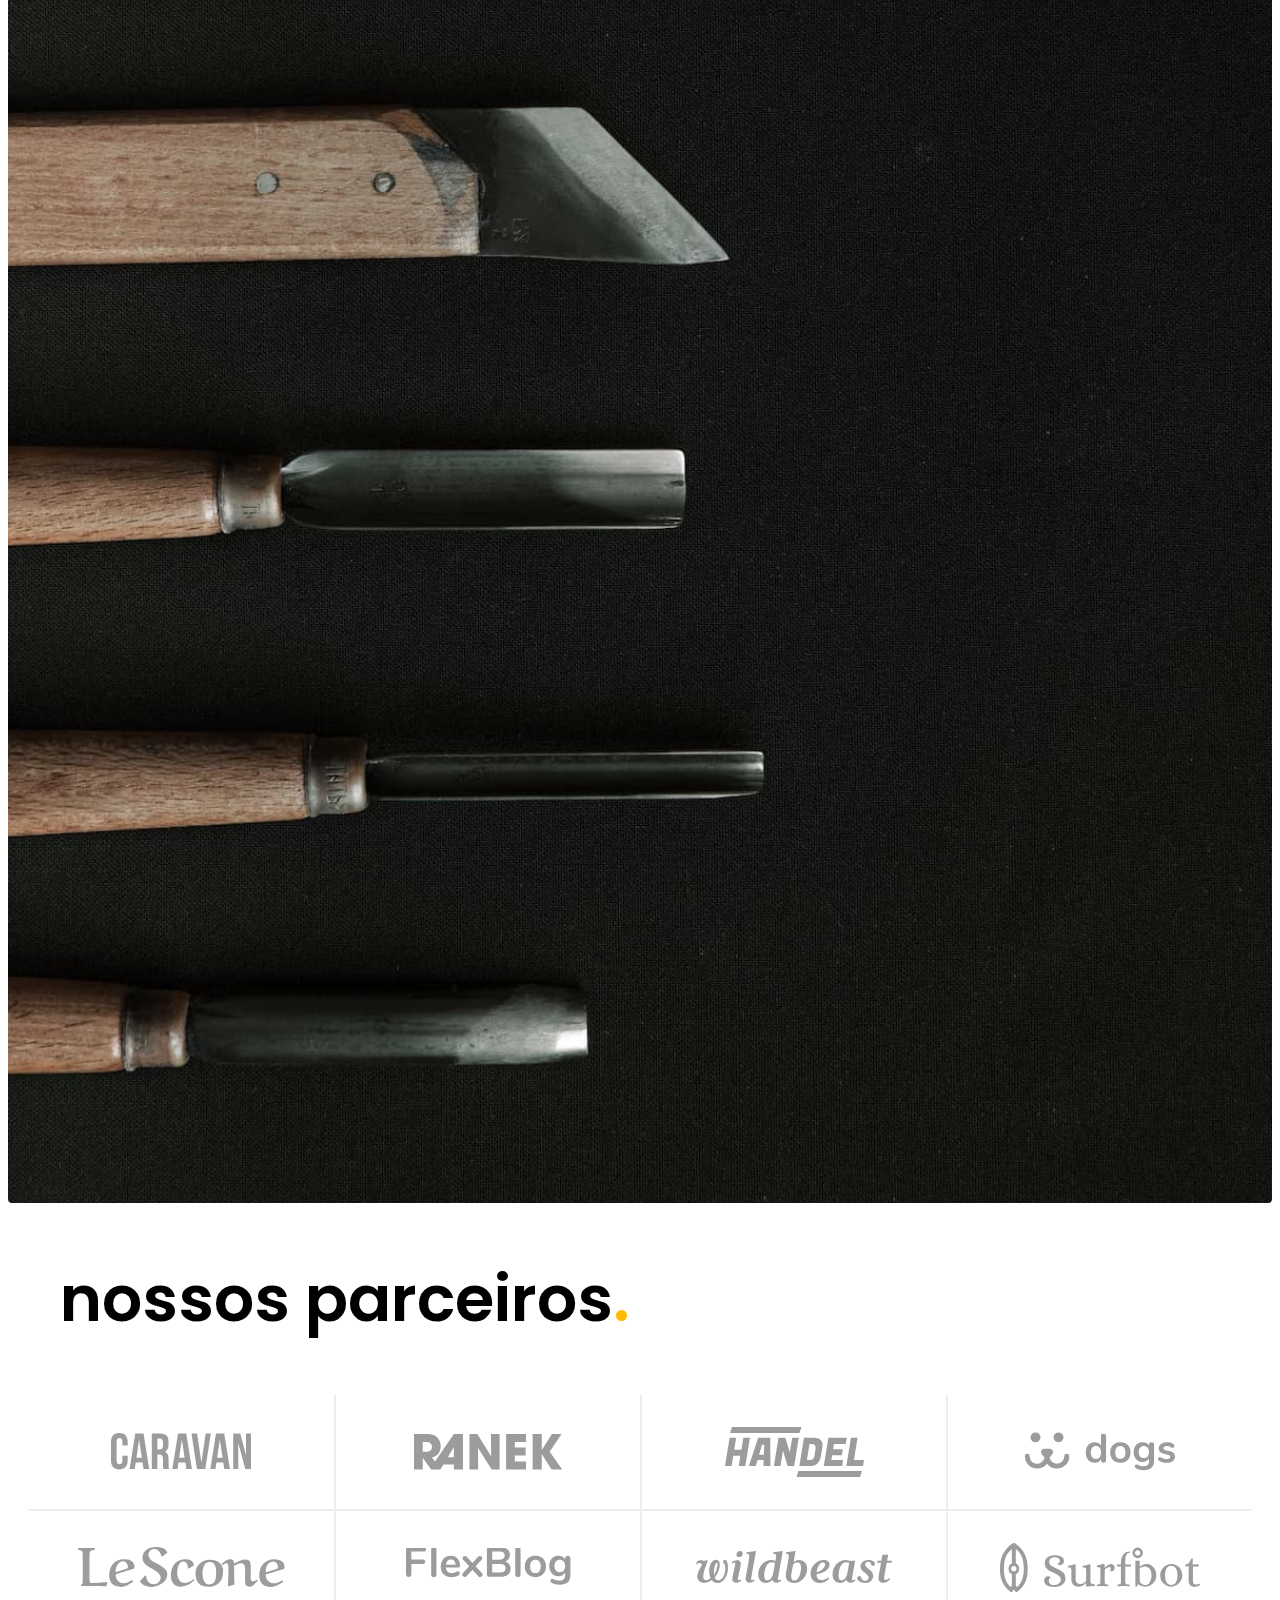
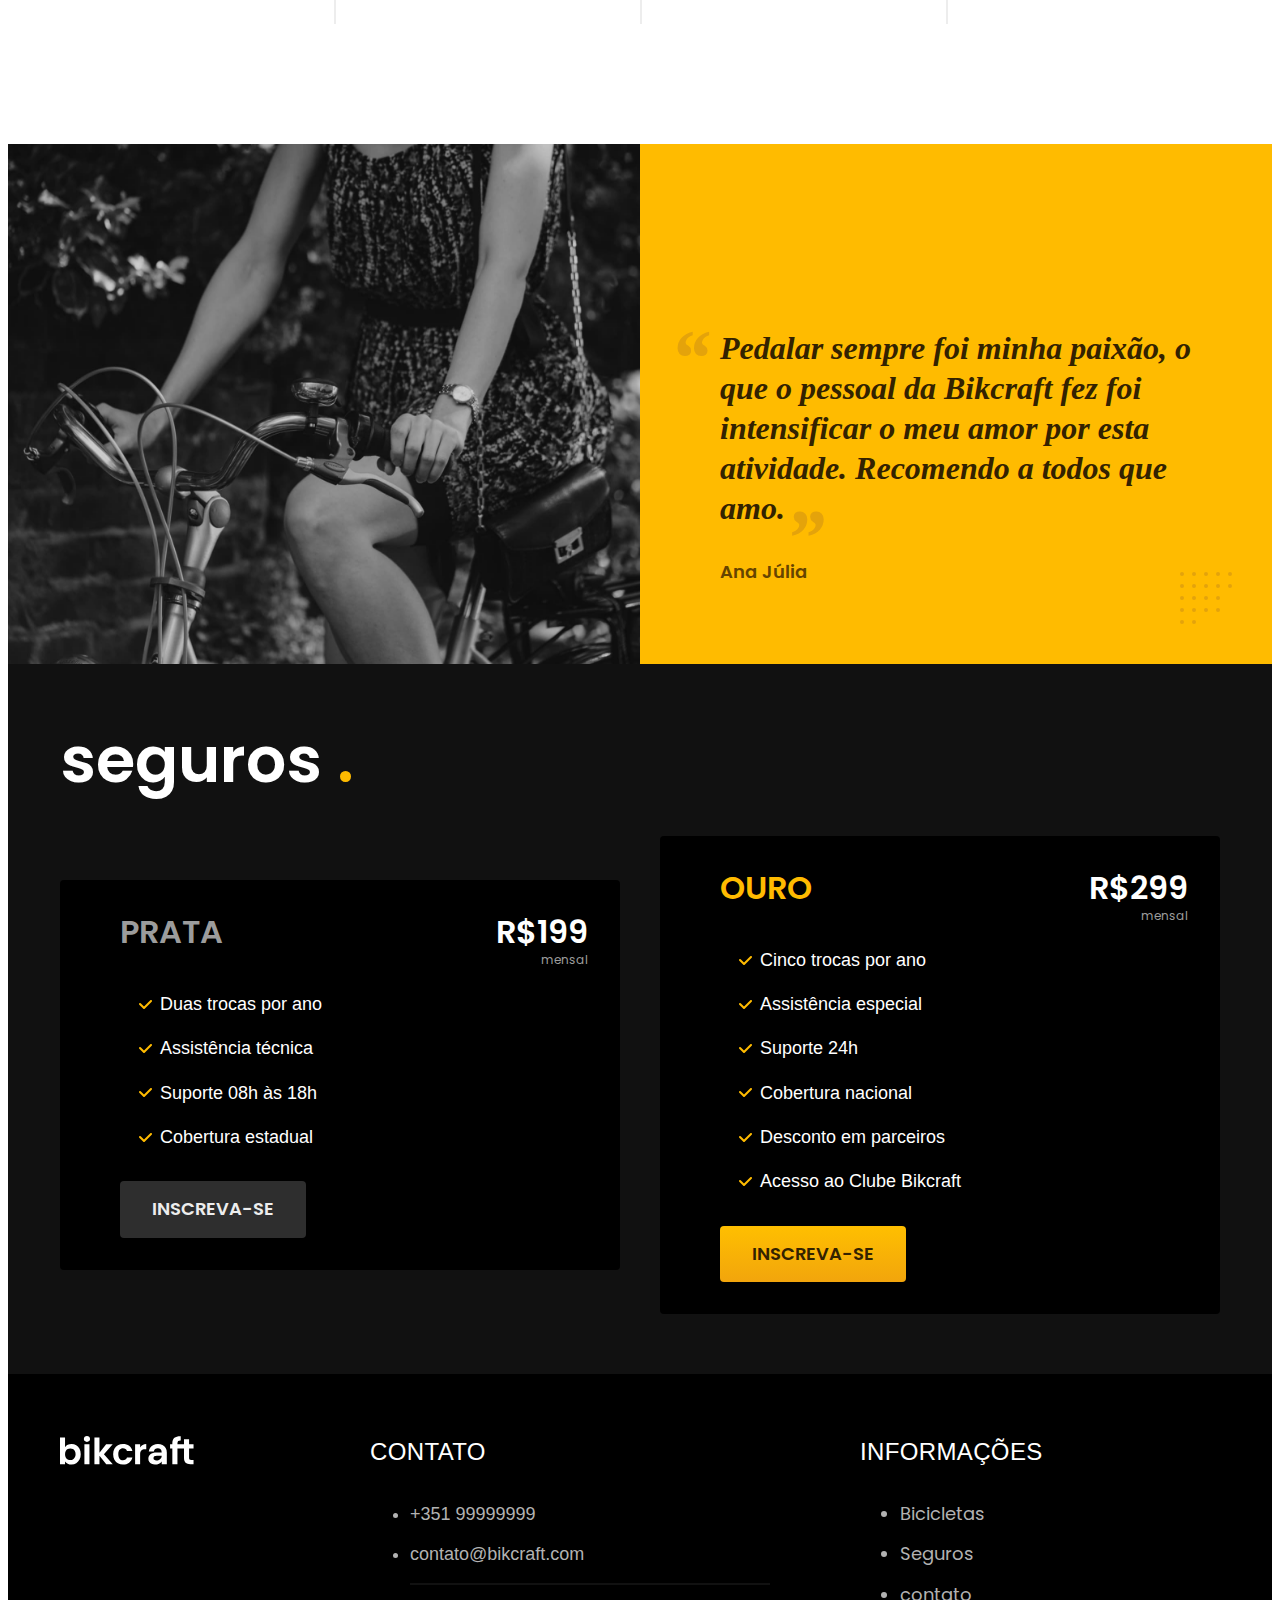
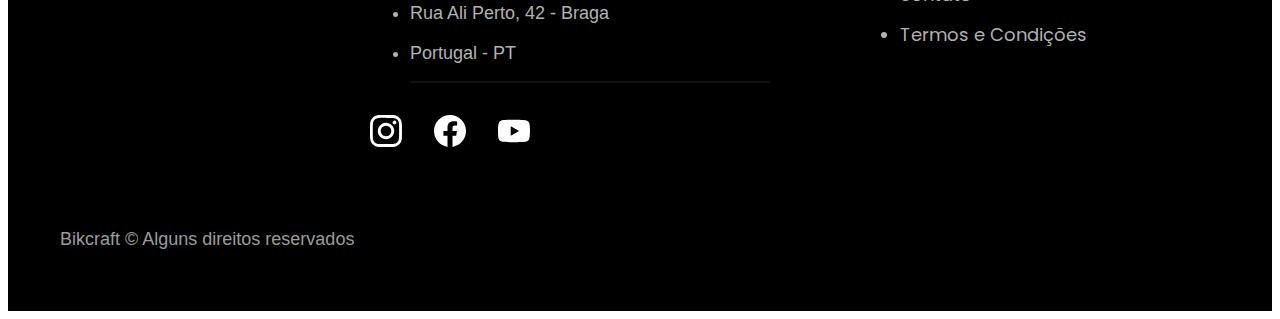
==== commit ef6b7ba7: "projeto final" ====
--- a/index.html
+++ b/index.html
@@ -8,6 +8,7 @@
   <meta name="description" content="Bicicletas elétricas de alta precisão e qualidade, 
   feitas sob medida para você. Explore o mundo na sua velocidade com a Bikcraft.">
 
+  <link rel="preload" href="./css/style.css" as="style">
   <link rel="stylesheet" href="./css/style.css">
 
   <link rel="preconnect" href="https://fonts.googleapis.com">
@@ -20,7 +21,7 @@
   <header class="header-bg">
     <div class="header container">
       <a href="./">
-        <img src="./img/bikcraft.svg" alt="Bikcraft">
+        <img src="./img/bikcraft.svg" width="136" height="32" alt="Bikcraft">
       </a>
 
       <nav aria-label="primaria"></nav>
@@ -39,9 +40,9 @@
           feitas sob medida para você. Explore o mundo na sua velocidade com a Bikcraft.</p>
         <a class="botao" href="./bicicletas.html">Escolha a sua</a>
       </div>
-      <div>
-        <img src="./img/fotos/introducao.jpg" alt="Bicicleta elétrica preta">
-      </div>
+      <picture>
+        <img src="./img/fotos/introducao.jpg" width="1280" height="1600" alt="Bicicleta elétrica preta">
+      </picture>
     </div>
   </main>
 
@@ -50,21 +51,21 @@
     <ul>
       <li>
         <a href="./bicicletas/magic.html">
-          <img src="./img/bicicleta/nimbus1.jpg" alt="bicicleta preta">
+          <img src="./img/bicicleta/nimbus1.jpg" width="1120" height="880" alt="bicicleta preta">
           <h3 class="font-1-xl">Magic Might</h3>
           <span class="font-2-m cor-8">R$ 2499</span>
         </a>
       </li>
       <li>
         <a href="./bicicletas/nimbus.html">
-          <img src="./img/bicicleta/nimbus2.jpg" alt="bicicleta preta">
+          <img src="./img/bicicleta/nimbus2.jpg" width="1120" height="880" alt="bicicleta preta">
           <h3 class="font-1-xl">Nimbus Stark</h3>
           <span class="font-2-m cor-8">R$ 4999</span>
         </a>
       </li>
       <li>
         <a href="./bicicletas/nebula.html">
-          <img src="./img/bicicleta/nimbus3.jpg" alt="bicicleta preta">
+          <img src="./img/bicicleta/nimbus3.jpg" width="1120" height="880" alt="bicicleta preta">
           <h3 class="font-1-xl">Nebula Cosmic</h3>
           <span class="font-2-m cor-8">R$ 3999</span>
         </a>
@@ -84,13 +85,13 @@
         <a class=" link" href="./bicicletas.html">Escolha um modelo</a>
         <div class="tecnologia-vantagens">
           <div>
-            <img src="./img/icones/eletrica.svg" alt="">
+            <img src="./img/icones/eletrica.svg" width="24" height="24" alt="">
             <h3 class="font-1-m cor-0">Motor Elétrico</h3>
             <p class="font-2-s cor-5">Toda Bikcraft é equipada com um motor elétrico que possui duração de até 120h.
               A bateria é recarregada com a sua energia gasta ao pedalar.</p>
           </div>
           <div>
-            <img src="./img/icones/rastreador.svg" alt="">
+            <img src="./img/icones/rastreador.svg" width="24" height="24" alt="">
             <h3 class="font-1-m cor-0">Rastreador</h3>
             <p class="font-2-s cor-5">Sabemos o quão preciosa é a sua Bikcraft, por isso adicionamos rastreadores
               e sistemas anti-furto para garantir o seu sossego.</p>
@@ -98,7 +99,7 @@
         </div>
       </div>
       <div class="tecnologia-imagem">
-        <img src="./img/fotos/tecnologia.jpg" alt="">
+        <img src="./img/fotos/tecnologia.jpg" width="1200" height="1920" alt="">
       </div>
     </div>
   </article>
@@ -107,20 +108,20 @@
     <h2 class=" container font-1-xxl">nossos parceiros<span class="cor-p1">.</span></h2>
 
     <ul>
-      <li><img src="./img/parceiros/caravan.svg" alt="caravan"></li>
-      <li><img src="./img/parceiros/ranek.svg" alt="ranek"></li>
-      <li><img src="./img/parceiros/handel.svg" alt="handel"></li>
-      <li><img src="./img/parceiros/dogs.svg" alt="dogs"></li>
-      <li><img src="./img/parceiros/lescone.svg" alt="lescone"></li>
-      <li><img src="./img/parceiros/flexblog.svg" alt="flexblog"></li>
-      <li><img src="./img/parceiros/wildbeast.svg" alt="wildbeast"></li>
-      <li><img src="./img/parceiros/surfbot.svg" alt="surfbot"></li>
+      <li><img src="./img/parceiros/caravan.svg" width="140" height="38" alt="caravan"></li>
+      <li><img src="./img/parceiros/ranek.svg" width="149" height="36" alt="ranek"></li>
+      <li><img src="./img/parceiros/handel.svg" width="139" height="50" alt="handel"></li>
+      <li><img src="./img/parceiros/dogs.svg" width="152" height="39" alt="dogs"></li>
+      <li><img src="./img/parceiros/lescone.svg" width="208" height="41" alt="lescone"></li>
+      <li><img src="./img/parceiros/flexblog.svg" width="165" height="38" alt="flexblog"></li>
+      <li><img src="./img/parceiros/wildbeast.svg" width="196" height="34" alt="wildbeast"></li>
+      <li><img src="./img/parceiros/surfbot.svg" width="200" height="49" alt="surfbot"></li>
     </ul>
   </section>
 
   <section class="depoimento" aria-label="Depoimento">
     <div>
-      <img src="./img/fotos/depoimento.jpg" alt="Pessoa pedalando uma bicicleta Bikcraft">
+      <img src="./img/fotos/depoimento.jpg" width="1560" height="1360" alt="Pessoa pedalando uma bicicleta Bikcraft">
     </div>
     <div class="depoimento-conteudo">
       <blockquote class="font-1-xl cor-p5">
@@ -164,7 +165,7 @@
 
   <footer class="footer-bg">
     <div class="footer container">
-      <img src="./img/bikcraft.svg" alt="bikcraft">
+      <img src="./img/bikcraft.svg" width="136" height="32" alt="bikcraft">
       <div class="footer-contato">
         <h3 class="font-2-l-b cor-0">Contato</h3>
         <ul class="font-2-m cor-5">
@@ -175,13 +176,13 @@
         </ul>
         <div class="footer-redes">
           <a href="./">
-            <img src="./img/redes/instagram.svg" alt="Instagram">
+            <img src="./img/redes/instagram.svg" width="32" height="32" alt="Instagram">
           </a>
           <a href="./">
-            <img src="./img/redes/facebook.svg" alt="Facebook">
+            <img src="./img/redes/facebook.svg" width="32" height="32" alt="Facebook">
           </a>
           <a href="./">
-            <img src="./img/redes/youtube.svg" alt="Youtube">
+            <img src="./img/redes/youtube.svg" width="32" height="32" alt="Youtube">
           </a>
         </div>
       </div>
--- a/css/style.css
+++ b/css/style.css
@@ -6,6 +6,7 @@
 
 /*Utilidades*/
 @import "./utilidades/componetes.css";
+@import "./utilidades/formulario.css";
 @import "./utilidades/tipografia.css";
 @import "./utilidades/cores.css";
 
@@ -19,9 +20,21 @@
 @import "./bicicletas/bicicletas-lista.css";
 @import "./bicicletas/bicicletas.css";
 
+/*Bicicleta*/
+@import "./bicicleta/bicicleta.css";
+@import "./bicicleta/seguro.css";
+
 /*Seguros*/
 @import "./seguros/seguros.css";
 @import "./seguros/vantagens.css";
+@import "./seguros/perguntas.css";
+
+/* contato */
+@import "./contato/contato.css";
+@import "./contato/lojas.css";
+
+/* orcamento */
+@import "./orcamento/orcamento.css";
 
 /* Termos */
 @import "./termos/termos.css";
--- a/css/style.css
+++ b/css/style.css
@@ -6,6 +6,7 @@
 
 /*Utilidades*/
 @import "./utilidades/componetes.css";
+@import "./utilidades/formulario.css";
 @import "./utilidades/tipografia.css";
 @import "./utilidades/cores.css";
 
@@ -19,9 +20,21 @@
 @import "./bicicletas/bicicletas-lista.css";
 @import "./bicicletas/bicicletas.css";
 
+/*Bicicleta*/
+@import "./bicicleta/bicicleta.css";
+@import "./bicicleta/seguro.css";
+
 /*Seguros*/
 @import "./seguros/seguros.css";
 @import "./seguros/vantagens.css";
+@import "./seguros/perguntas.css";
+
+/* contato */
+@import "./contato/contato.css";
+@import "./contato/lojas.css";
+
+/* orcamento */
+@import "./orcamento/orcamento.css";
 
 /* Termos */
 @import "./termos/termos.css";
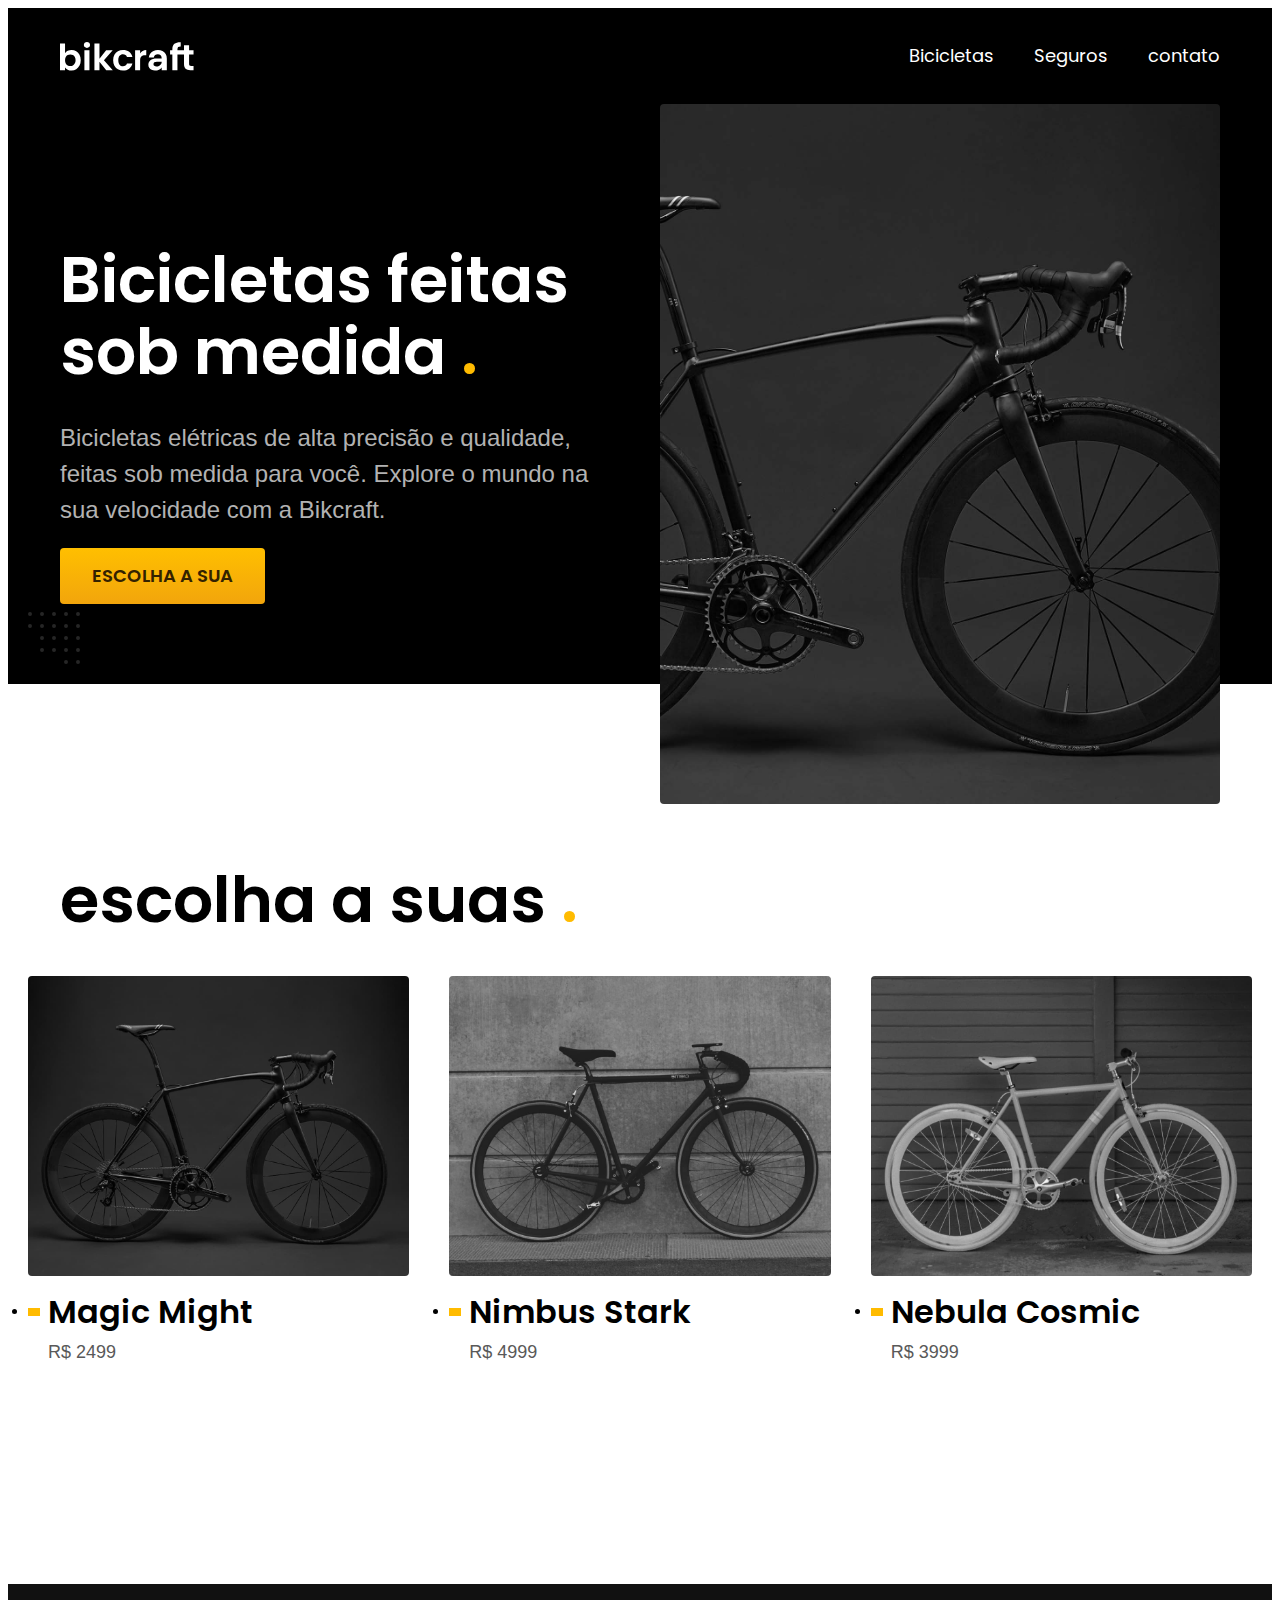
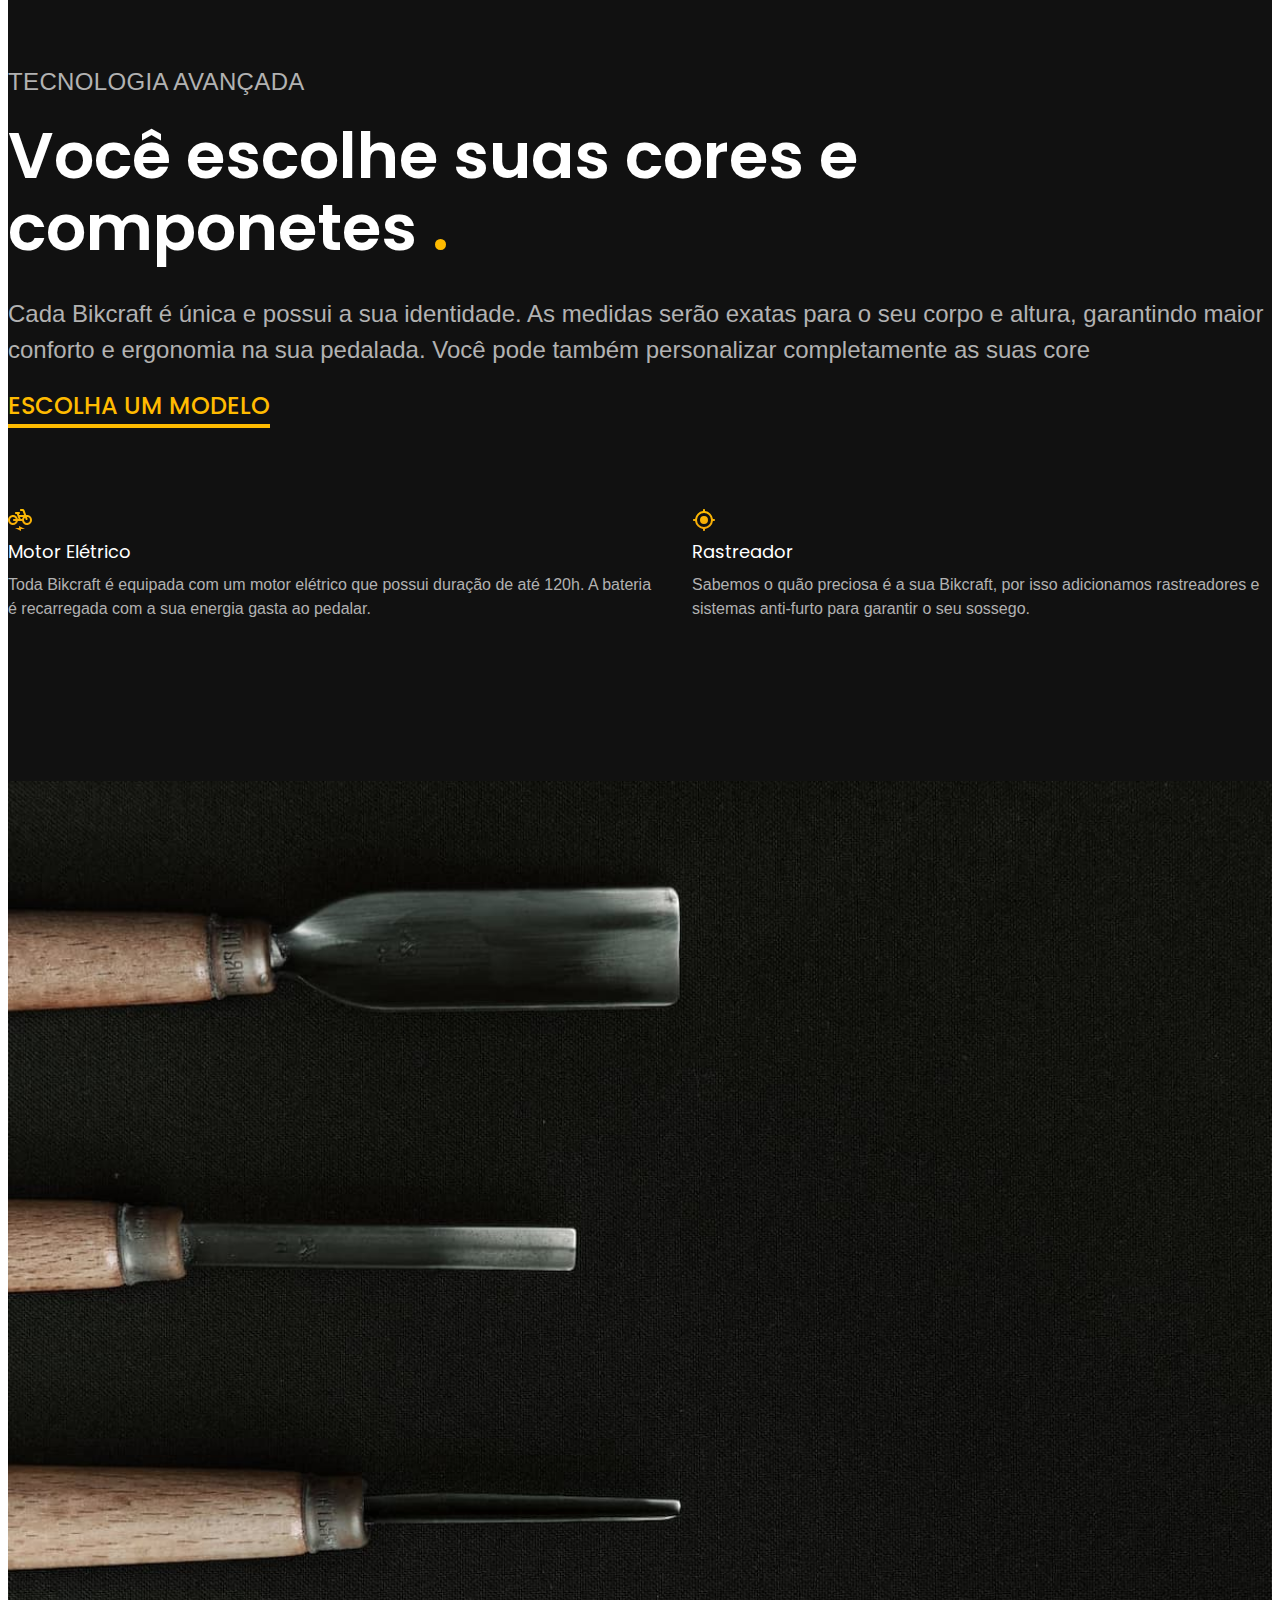
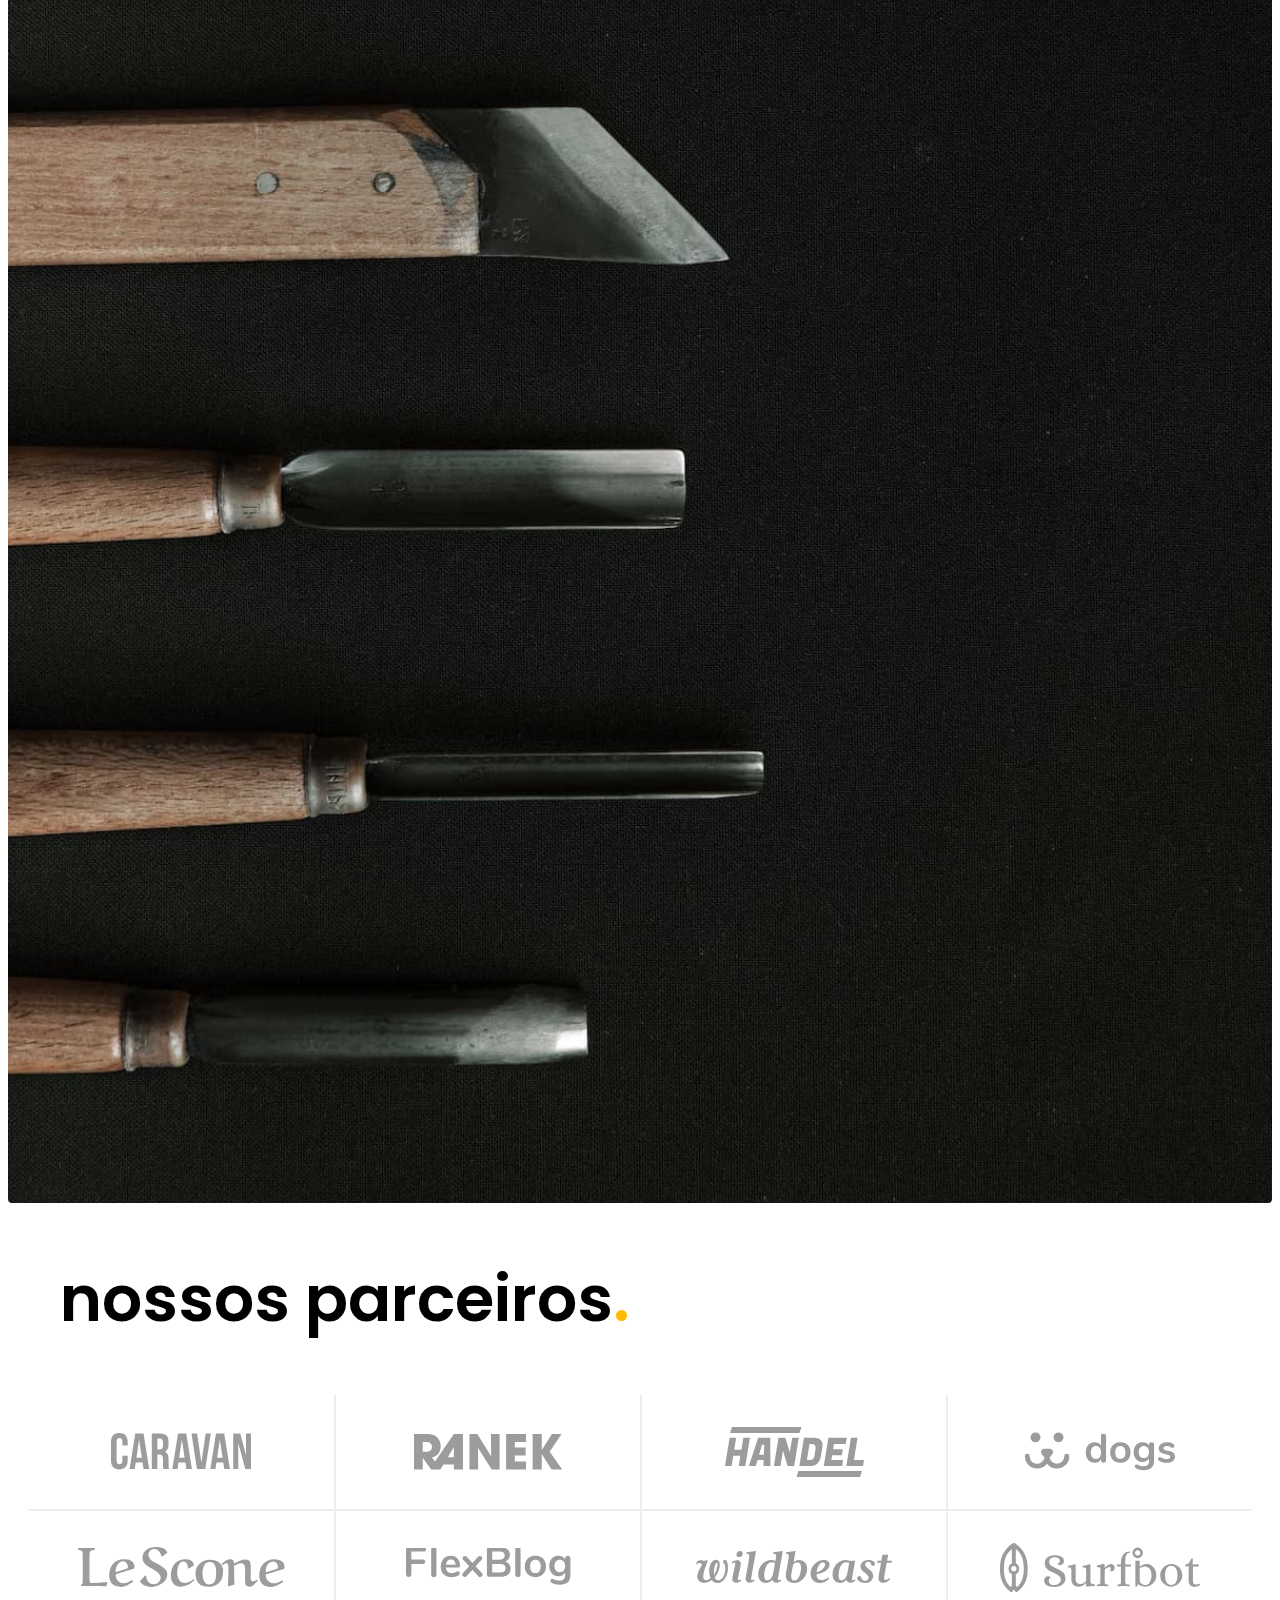
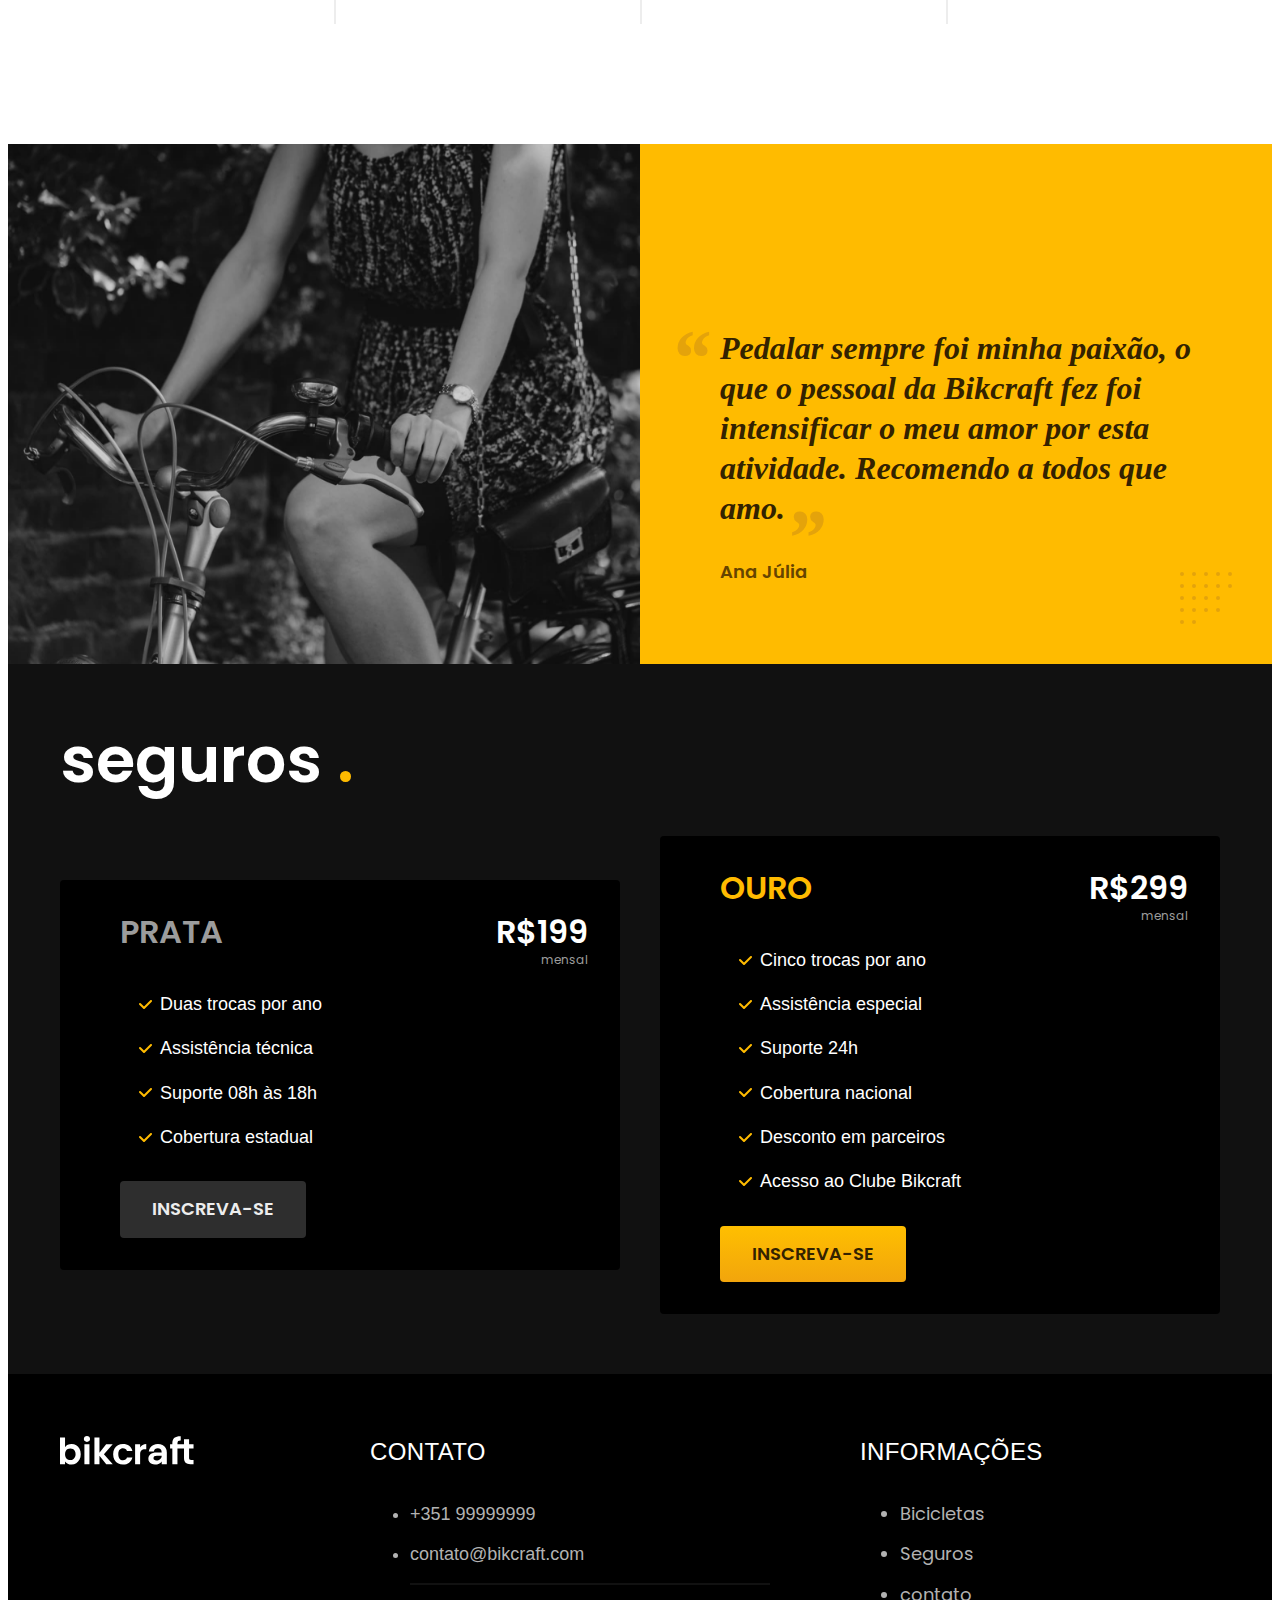
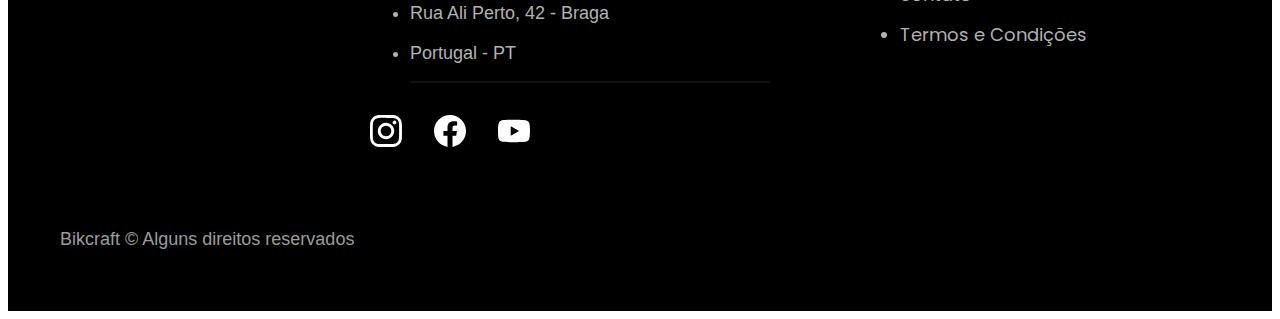
==== commit 57a7d209: "inicio ao js" ====
--- a/index.html
+++ b/index.html
@@ -201,6 +201,7 @@
     </div>
   </footer>
 
+  <script src="./jv/script.js"></script>
 </body>
 
 </html>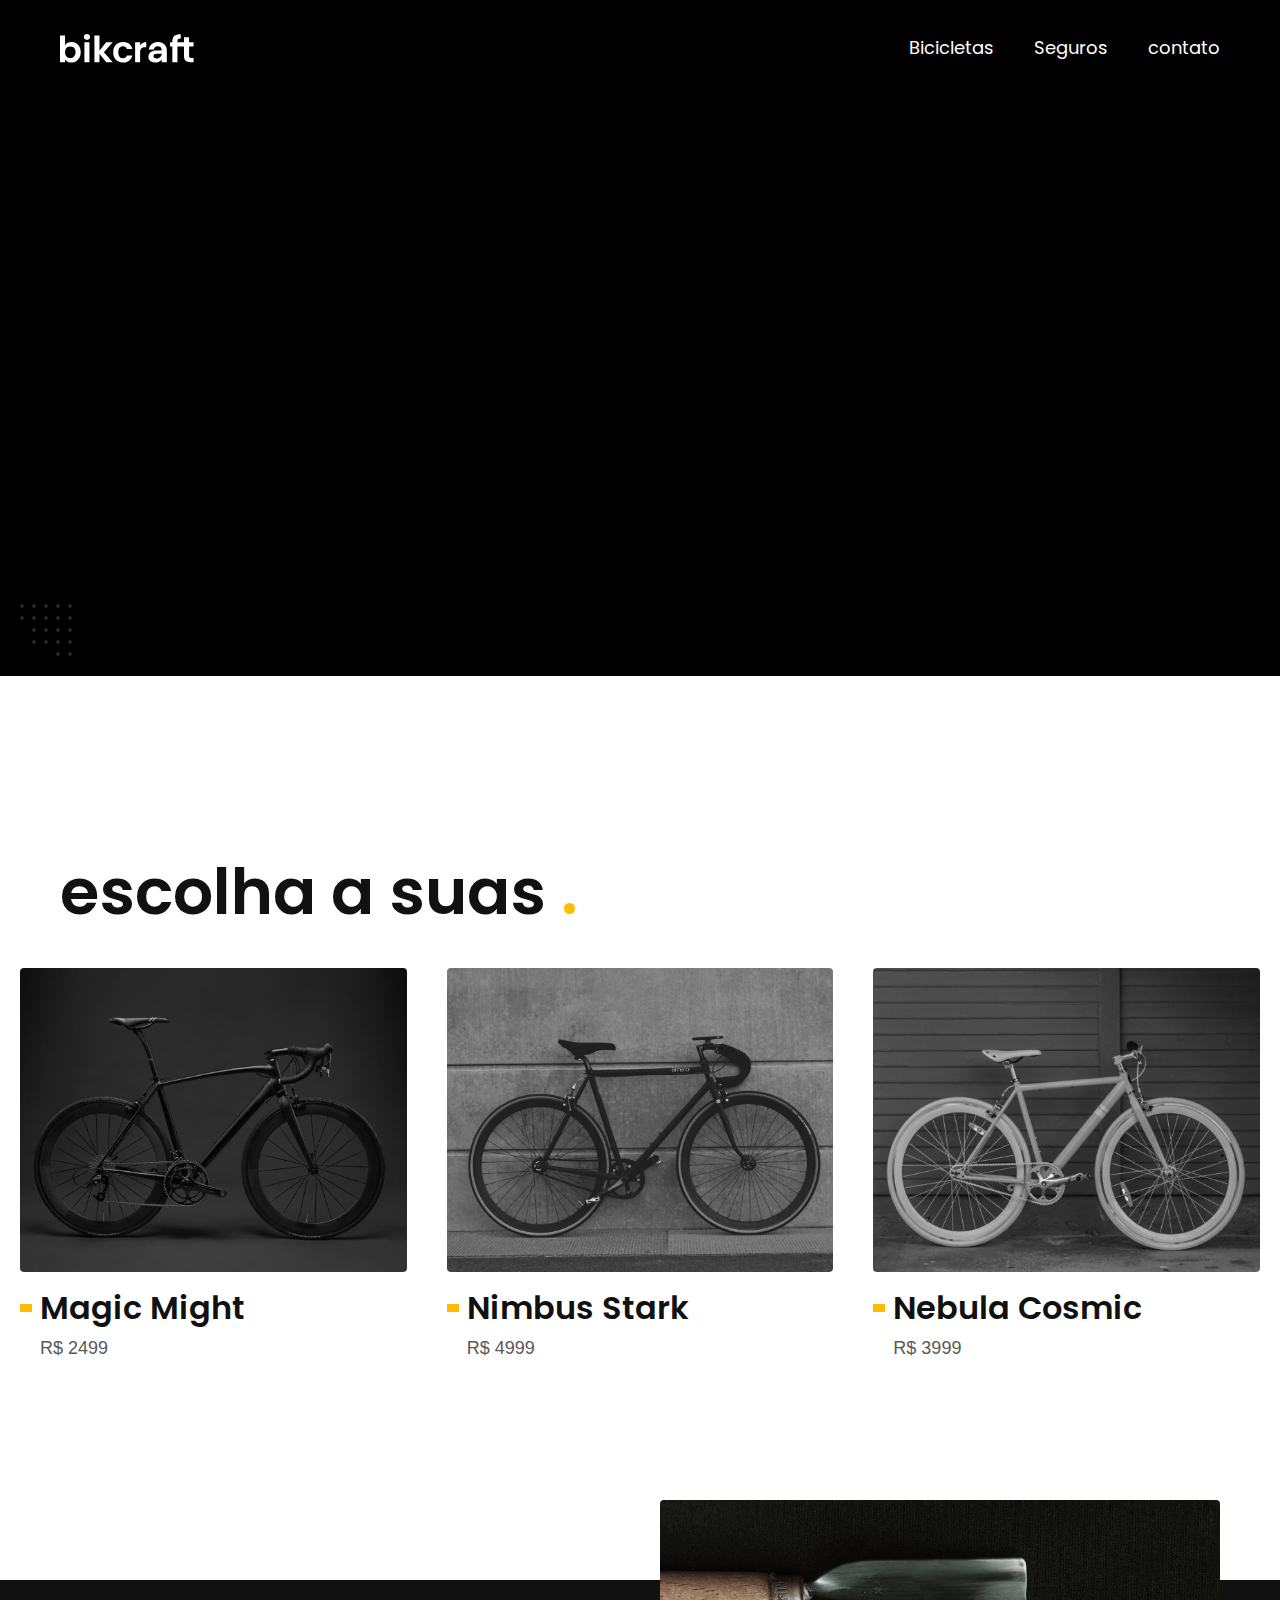
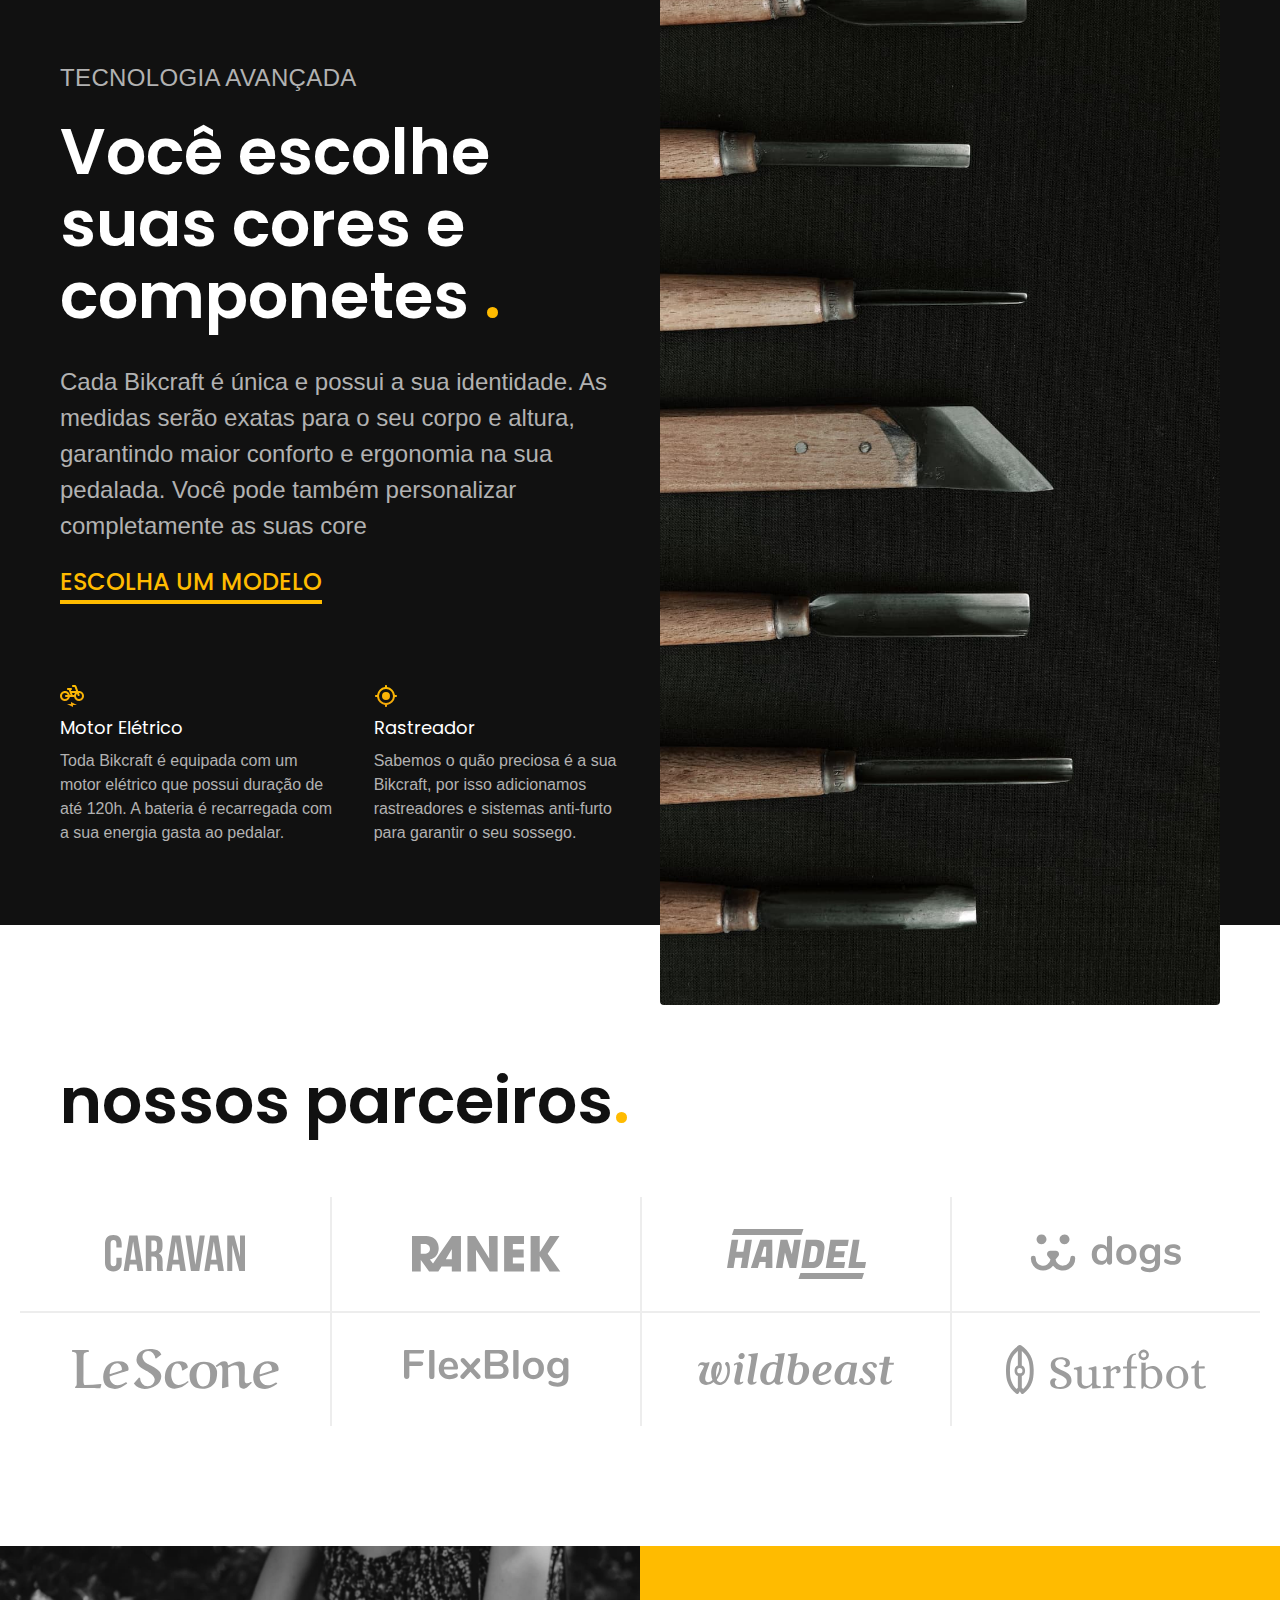
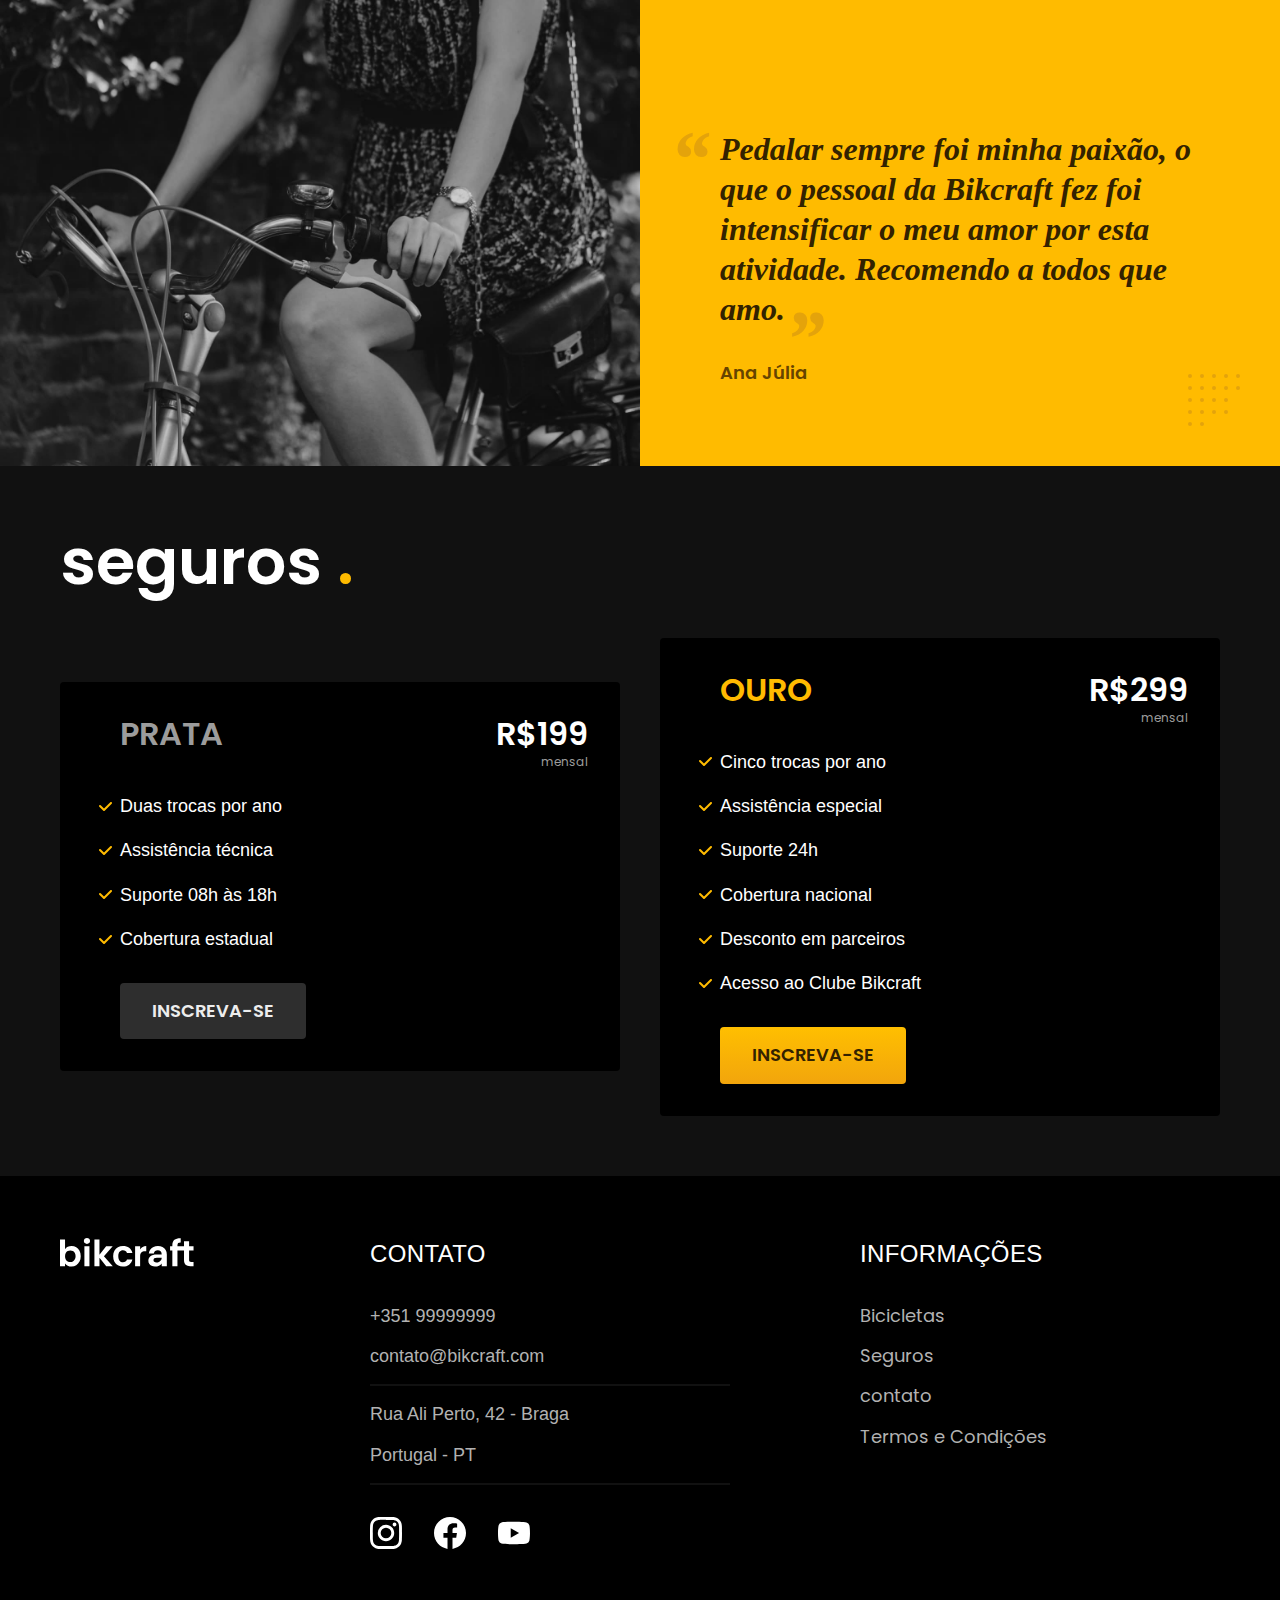
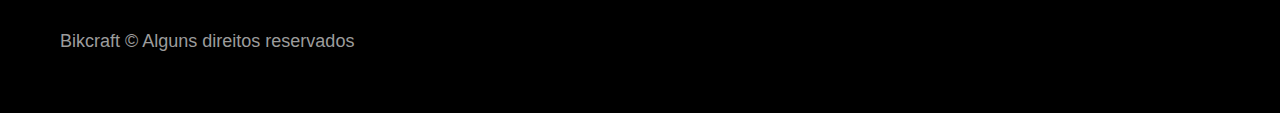
==== commit 5fc71983: "continuação js" ====
--- a/index.html
+++ b/index.html
@@ -15,6 +15,8 @@
   <link rel="preconnect" href="https://fonts.gstatic.com" crossorigin>
   <link href="https://fonts.googleapis.com/css2?family=Poppins:wght@400;600&
   family=Roboto:wght@400;500&display=swap" rel="stylesheet">
+
+  <script>document.documentElement.classList.add('js');</script>
 </head>
 
 <body>
@@ -35,12 +37,13 @@
   <main class="introducao-bg">
     <div class="introducao container">
       <div class="introducao-conteudo">
-        <h1 class="font-1-xxl cor-0">Bicicletas feitas sob medida <span class="cor-p1">.</span></h1>
-        <p class="font-2-l cor-5">Bicicletas elétricas de alta precisão e qualidade,
+        <h1 class="font-1-xxl cor-0 fadeInDown" data-anime="200">Bicicletas feitas sob medida <span
+            class="cor-p1">.</span></h1>
+        <p class="font-2-l cor-5 fadeInDown" data-anime="400">Bicicletas elétricas de alta precisão e qualidade,
           feitas sob medida para você. Explore o mundo na sua velocidade com a Bikcraft.</p>
-        <a class="botao" href="./bicicletas.html">Escolha a sua</a>
-      </div>
-      <picture>
+        <a class="botao fadeInDown" data-anime="600" href="./bicicletas.html">Escolha a sua</a>
+      </div>
+      <picture data-anime="800" class="fadeInDown">
         <img src="./img/fotos/introducao.jpg" width="1280" height="1600" alt="Bicicleta elétrica preta">
       </picture>
     </div>
@@ -74,7 +77,7 @@
   </article>
 
   <article class="tecnologia-bg">
-    <div class="tecnologia-container">
+    <div class="tecnologia container">
       <div class="tecnologia-conteudo">
         <span class="font-2-l-b cor-5">Tecnologia Avançada</span>
         <h2 class="font-1-xxl cor-0">Você escolhe suas cores
@@ -201,6 +204,8 @@
     </div>
   </footer>
 
+
+  <script src="./js/plugins/simple-anime.js"></script>
   <script src="./jv/script.js"></script>
 </body>
 
--- a/css/style.css
+++ b/css/style.css
@@ -9,6 +9,7 @@
 @import "./utilidades/formulario.css";
 @import "./utilidades/tipografia.css";
 @import "./utilidades/cores.css";
+@import "./utilidades/animacao.css";
 
 /*Home*/
 @import "./home/introducao.css";
--- a/css/style.css
+++ b/css/style.css
@@ -9,6 +9,7 @@
 @import "./utilidades/formulario.css";
 @import "./utilidades/tipografia.css";
 @import "./utilidades/cores.css";
+@import "./utilidades/animacao.css";
 
 /*Home*/
 @import "./home/introducao.css";
